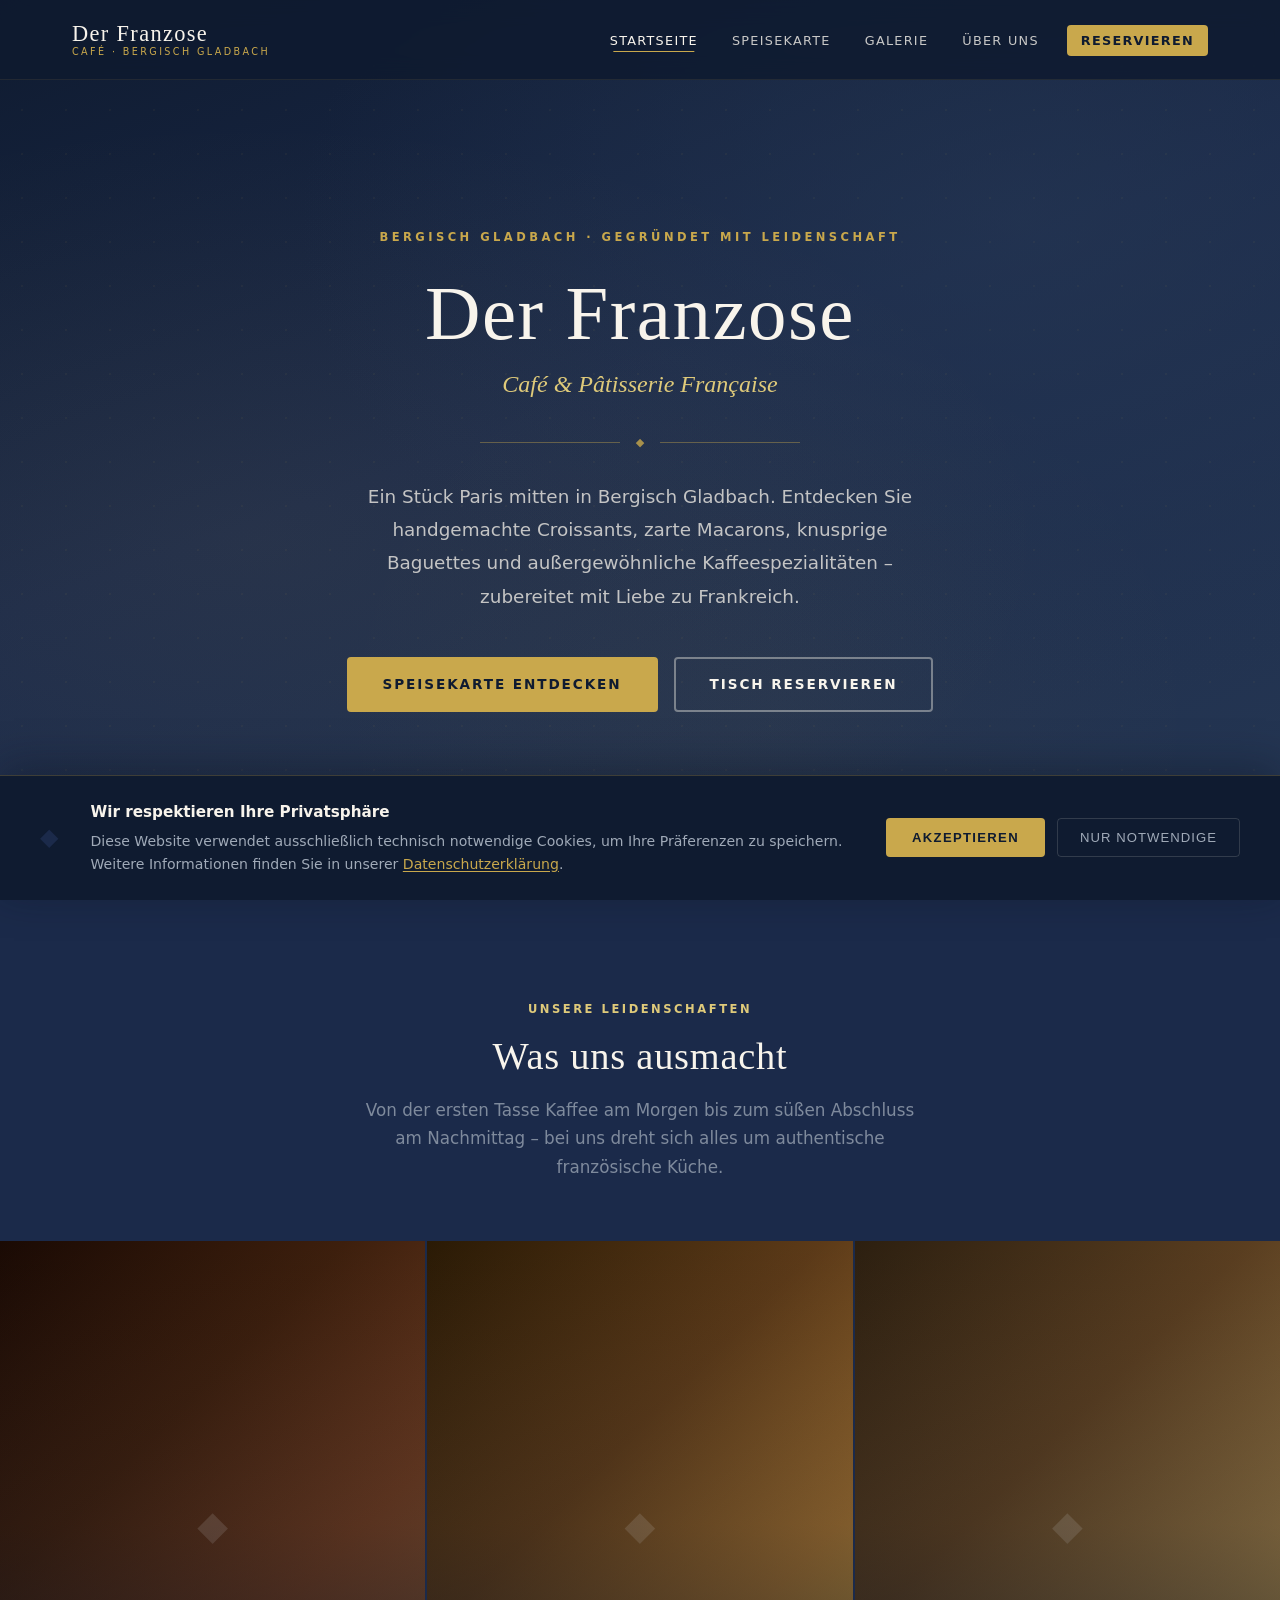
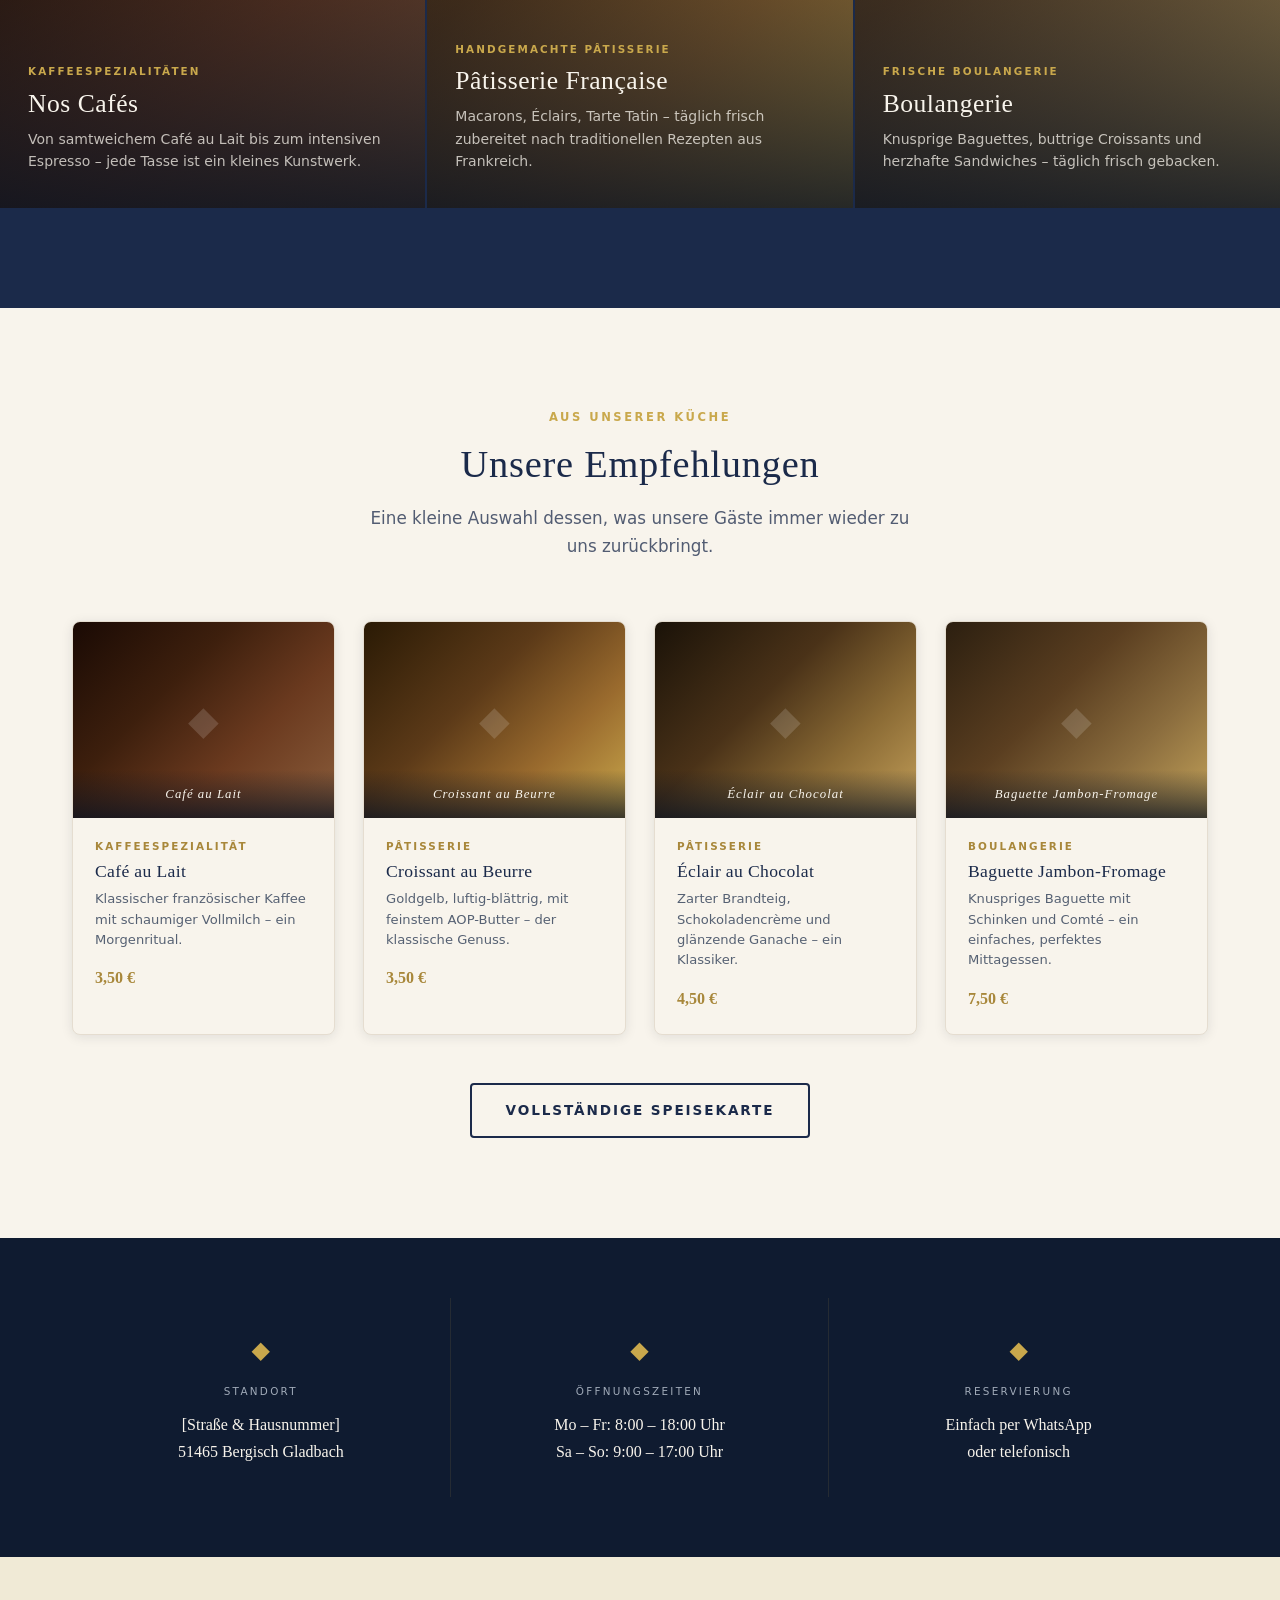
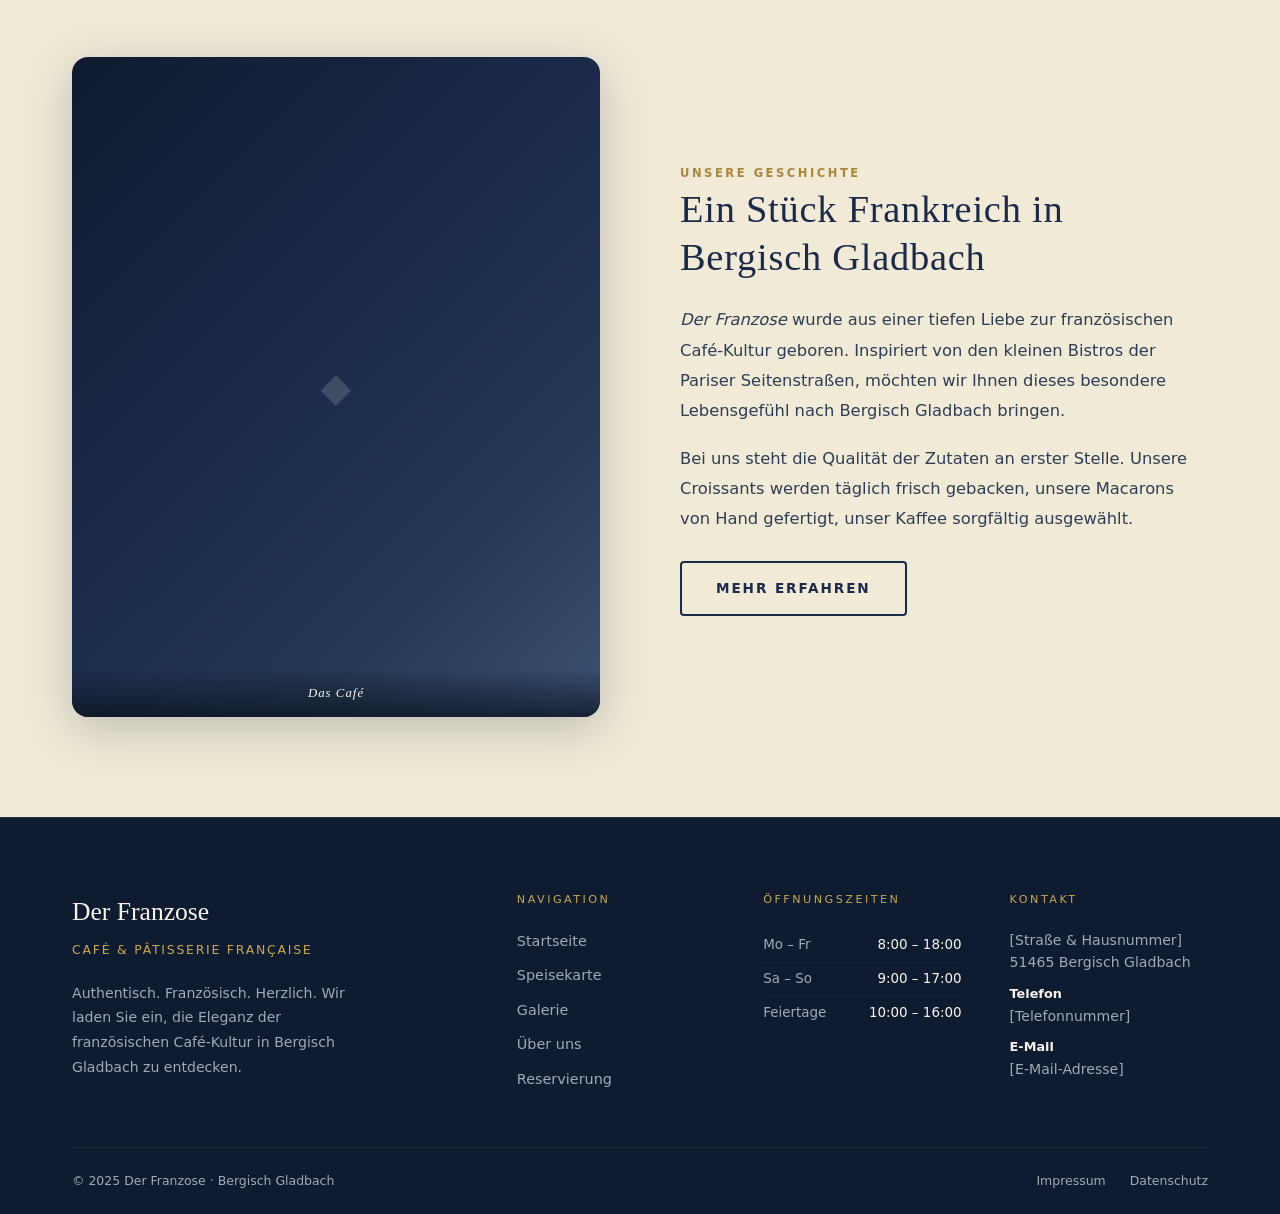
==== index.html @ 4c63388f "cafe website initial commit Co-Authored-By: Claude Sonnet 4.6 <noreply@anthropic.com>" ====
<!DOCTYPE html>
<html lang="de">
<head>
  <meta charset="UTF-8">
  <meta name="viewport" content="width=device-width, initial-scale=1.0">
  <title>Der Franzose – Café &amp; Pâtisserie Française in Bergisch Gladbach</title>
  <meta name="description" content="Authentisches französisches Café in Bergisch Gladbach. Genießen Sie Croissants, Éclairs, Macarons, frische Baguettes und köstliche Kaffeespezialitäten in elegantem Ambiente.">
  <meta name="robots" content="index, follow">
  <link rel="stylesheet" href="css/style.css">
</head>
<body>

  <!-- ── Navigation ─────────────────────────────────────── -->
  <nav class="nav" id="main-nav" aria-label="Hauptnavigation">
    <div class="nav__inner">
      <a href="index.html" class="nav__logo" aria-label="Der Franzose – Startseite">
        <span class="nav__logo-name">Der Franzose</span>
        <span class="nav__logo-sub">Café · Bergisch Gladbach</span>
      </a>
      <button class="nav__burger" id="nav-burger" aria-label="Menü öffnen" aria-expanded="false">
        <span></span><span></span><span></span>
      </button>
      <ul class="nav__links" id="nav-menu" role="list">
        <li><a href="index.html"        class="nav__link">Startseite</a></li>
        <li><a href="speisekarte.html"  class="nav__link">Speisekarte</a></li>
        <li><a href="galerie.html"      class="nav__link">Galerie</a></li>
        <li><a href="ueber-uns.html"    class="nav__link">Über uns</a></li>
        <li><a href="reservierung.html" class="nav__link nav__link--cta">Reservieren</a></li>
      </ul>
    </div>
  </nav>

  <!-- ── Hero ───────────────────────────────────────────── -->
  <section class="hero" aria-labelledby="hero-heading">
    <div class="hero__bg" aria-hidden="true"></div>
    <div class="hero__pattern" aria-hidden="true"></div>
    <div class="hero__content">
      <span class="hero__eyebrow label-caps">Bergisch Gladbach · Gegründet mit Leidenschaft</span>
      <h1 class="hero__title display-xl" id="hero-heading">Der Franzose</h1>
      <p class="hero__subtitle-fr">Café &amp; Pâtisserie Française</p>
      <div class="hero__divider divider" aria-hidden="true">
        <span class="divider__line"></span>
        <span class="divider__gem">◆</span>
        <span class="divider__line"></span>
      </div>
      <p class="hero__desc">
        Ein Stück Paris mitten in Bergisch Gladbach. Entdecken Sie handgemachte Croissants,
        zarte Macarons, knusprige Baguettes und außergewöhnliche Kaffeespezialitäten –
        zubereitet mit Liebe zu Frankreich.
      </p>
      <div class="hero__actions">
        <a href="speisekarte.html" class="btn btn--primary">Speisekarte entdecken</a>
        <a href="reservierung.html" class="btn btn--outline">Tisch reservieren</a>
      </div>
    </div>
    <div class="hero__scroll" aria-hidden="true">
      <div class="hero__scroll-line"></div>
      <span>Scroll</span>
    </div>
  </section>

  <!-- ── Highlights ─────────────────────────────────────── -->
  <section class="section section--dark" aria-labelledby="highlights-heading">
    <div class="container">
      <div class="section-header section-header--light fade-in">
        <span class="label-caps">Unsere Leidenschaften</span>
        <h2 class="display-md" id="highlights-heading">Was uns ausmacht</h2>
        <p>Von der ersten Tasse Kaffee am Morgen bis zum süßen Abschluss am Nachmittag – bei uns dreht sich alles um authentische französische Küche.</p>
      </div>
    </div>
    <div class="highlights">
      <div class="highlight-card fade-in">
        <div class="img-ph img-ph--coffee" aria-hidden="true">
          <span class="img-ph__gem">◆</span>
        </div>
        <div class="highlight-card__overlay">
          <span class="highlight-card__badge label-caps">Kaffeespezialitäten</span>
          <h3 class="highlight-card__title">Nos Cafés</h3>
          <p class="highlight-card__desc">
            Von samtweichem Café au Lait bis zum intensiven Espresso – jede Tasse ist ein kleines Kunstwerk.
          </p>
        </div>
      </div>
      <div class="highlight-card fade-in">
        <div class="img-ph img-ph--pastry" aria-hidden="true">
          <span class="img-ph__gem">◆</span>
        </div>
        <div class="highlight-card__overlay">
          <span class="highlight-card__badge label-caps">Handgemachte Pâtisserie</span>
          <h3 class="highlight-card__title">Pâtisserie Française</h3>
          <p class="highlight-card__desc">
            Macarons, Éclairs, Tarte Tatin – täglich frisch zubereitet nach traditionellen Rezepten aus Frankreich.
          </p>
        </div>
      </div>
      <div class="highlight-card fade-in">
        <div class="img-ph img-ph--baguette" aria-hidden="true">
          <span class="img-ph__gem">◆</span>
        </div>
        <div class="highlight-card__overlay">
          <span class="highlight-card__badge label-caps">Frische Boulangerie</span>
          <h3 class="highlight-card__title">Boulangerie</h3>
          <p class="highlight-card__desc">
            Knusprige Baguettes, buttrige Croissants und herzhafte Sandwiches – täglich frisch gebacken.
          </p>
        </div>
      </div>
    </div>
  </section>

  <!-- ── Featured Items ─────────────────────────────────── -->
  <section class="section section--cream" aria-labelledby="featured-heading">
    <div class="container">
      <div class="section-header fade-in">
        <span class="label-caps">Aus unserer Küche</span>
        <h2 class="display-md" id="featured-heading">Unsere Empfehlungen</h2>
        <p>Eine kleine Auswahl dessen, was unsere Gäste immer wieder zu uns zurückbringt.</p>
      </div>
      <div class="featured-grid">
        <article class="featured-card fade-in">
          <div class="featured-card__img img-ph img-ph--coffee">
            <span class="img-ph__gem">◆</span>
            <span class="img-ph__label">Café au Lait</span>
          </div>
          <div class="featured-card__body">
            <span class="featured-card__category">Kaffeespezialität</span>
            <h3 class="featured-card__name">Café au Lait</h3>
            <p class="featured-card__desc">Klassischer französischer Kaffee mit schaumiger Vollmilch – ein Morgenritual.</p>
            <span class="featured-card__price">3,50 €</span>
          </div>
        </article>
        <article class="featured-card fade-in">
          <div class="featured-card__img img-ph img-ph--pastry">
            <span class="img-ph__gem">◆</span>
            <span class="img-ph__label">Croissant au Beurre</span>
          </div>
          <div class="featured-card__body">
            <span class="featured-card__category">Pâtisserie</span>
            <h3 class="featured-card__name">Croissant au Beurre</h3>
            <p class="featured-card__desc">Goldgelb, luftig-blättrig, mit feinstem AOP-Butter – der klassische Genuss.</p>
            <span class="featured-card__price">3,50 €</span>
          </div>
        </article>
        <article class="featured-card fade-in">
          <div class="featured-card__img img-ph img-ph--eclair">
            <span class="img-ph__gem">◆</span>
            <span class="img-ph__label">Éclair au Chocolat</span>
          </div>
          <div class="featured-card__body">
            <span class="featured-card__category">Pâtisserie</span>
            <h3 class="featured-card__name">Éclair au Chocolat</h3>
            <p class="featured-card__desc">Zarter Brandteig, Schokoladencrème und glänzende Ganache – ein Klassiker.</p>
            <span class="featured-card__price">4,50 €</span>
          </div>
        </article>
        <article class="featured-card fade-in">
          <div class="featured-card__img img-ph img-ph--baguette">
            <span class="img-ph__gem">◆</span>
            <span class="img-ph__label">Baguette Jambon-Fromage</span>
          </div>
          <div class="featured-card__body">
            <span class="featured-card__category">Boulangerie</span>
            <h3 class="featured-card__name">Baguette Jambon-Fromage</h3>
            <p class="featured-card__desc">Knuspriges Baguette mit Schinken und Comté – ein einfaches, perfektes Mittagessen.</p>
            <span class="featured-card__price">7,50 €</span>
          </div>
        </article>
      </div>
      <div class="text-center" style="margin-top:48px;">
        <a href="speisekarte.html" class="btn btn--outline-dark">Vollständige Speisekarte</a>
      </div>
    </div>
  </section>

  <!-- ── Info Strip ──────────────────────────────────────── -->
  <div class="info-strip" aria-label="Kerninformationen">
    <div class="container">
      <div class="info-strip__grid">
        <div class="info-strip__item fade-in">
          <span class="info-strip__icon" aria-hidden="true">◆</span>
          <span class="info-strip__label">Standort</span>
          <span class="info-strip__value">[Straße &amp; Hausnummer]<br>51465 Bergisch Gladbach</span>
        </div>
        <div class="info-strip__item fade-in">
          <span class="info-strip__icon" aria-hidden="true">◆</span>
          <span class="info-strip__label">Öffnungszeiten</span>
          <span class="info-strip__value">Mo – Fr: 8:00 – 18:00 Uhr<br>Sa – So: 9:00 – 17:00 Uhr</span>
        </div>
        <div class="info-strip__item fade-in">
          <span class="info-strip__icon" aria-hidden="true">◆</span>
          <span class="info-strip__label">Reservierung</span>
          <span class="info-strip__value">Einfach per WhatsApp<br>oder telefonisch</span>
        </div>
      </div>
    </div>
  </div>

  <!-- ── About Teaser ────────────────────────────────────── -->
  <section class="section section--cream-warm" aria-labelledby="about-teaser-heading">
    <div class="container">
      <div class="about-intro fade-in">
        <div class="about-intro__img img-ph img-ph--interior">
          <span class="img-ph__gem">◆</span>
          <span class="img-ph__label">Das Café</span>
        </div>
        <div class="about-intro__text">
          <span class="about-intro__eyebrow label-caps">Unsere Geschichte</span>
          <h2 class="display-md" id="about-teaser-heading">Ein Stück Frankreich in Bergisch Gladbach</h2>
          <p>
            <em>Der Franzose</em> wurde aus einer tiefen Liebe zur französischen Café-Kultur geboren.
            Inspiriert von den kleinen Bistros der Pariser Seitenstraßen, möchten wir Ihnen dieses
            besondere Lebensgefühl nach Bergisch Gladbach bringen.
          </p>
          <p>
            Bei uns steht die Qualität der Zutaten an erster Stelle. Unsere Croissants werden täglich
            frisch gebacken, unsere Macarons von Hand gefertigt, unser Kaffee sorgfältig ausgewählt.
          </p>
          <a href="ueber-uns.html" class="btn btn--outline-dark" style="margin-top:8px;">Mehr erfahren</a>
        </div>
      </div>
    </div>
  </section>

  <!-- ── Footer ─────────────────────────────────────────── -->
  <footer class="footer">
    <div class="container">
      <div class="footer__main">
        <div class="footer__brand">
          <p class="footer__brand-name">Der Franzose</p>
          <p class="footer__brand-tagline">Café &amp; Pâtisserie Française</p>
          <p class="footer__brand-desc">
            Authentisch. Französisch. Herzlich. Wir laden Sie ein, die Eleganz der
            französischen Café-Kultur in Bergisch Gladbach zu entdecken.
          </p>
        </div>
        <div class="footer__col">
          <span class="footer__col-title">Navigation</span>
          <nav class="footer__links" aria-label="Footer-Navigation">
            <a href="index.html">Startseite</a>
            <a href="speisekarte.html">Speisekarte</a>
            <a href="galerie.html">Galerie</a>
            <a href="ueber-uns.html">Über uns</a>
            <a href="reservierung.html">Reservierung</a>
          </nav>
        </div>
        <div class="footer__col">
          <span class="footer__col-title">Öffnungszeiten</span>
          <div class="footer__hours">
            <div class="footer__hours-row"><span>Mo – Fr</span><span>8:00 – 18:00</span></div>
            <div class="footer__hours-row"><span>Sa – So</span><span>9:00 – 17:00</span></div>
            <div class="footer__hours-row"><span>Feiertage</span><span>10:00 – 16:00</span></div>
          </div>
        </div>
        <div class="footer__col">
          <span class="footer__col-title">Kontakt</span>
          <div class="footer__address">
            <p>[Straße &amp; Hausnummer]<br>51465 Bergisch Gladbach</p>
            <p><strong>Telefon</strong><br>[Telefonnummer]</p>
            <p><strong>E-Mail</strong><br>[E-Mail-Adresse]</p>
          </div>
        </div>
      </div>
      <div class="footer__bottom">
        <p>&copy; 2025 Der Franzose &middot; Bergisch Gladbach</p>
        <nav class="footer__bottom-links" aria-label="Rechtliche Links">
          <a href="impressum.html">Impressum</a>
          <a href="datenschutz.html">Datenschutz</a>
        </nav>
      </div>
    </div>
  </footer>

  <!-- ── Cookie Banner ──────────────────────────────────── -->
  <div class="cookie-banner" id="cookie-banner" role="dialog" aria-label="Cookie-Einstellungen" aria-hidden="true">
    <div class="cookie-banner__inner">
      <span class="cookie-banner__icon" aria-hidden="true">◆</span>
      <div class="cookie-banner__text">
        <strong>Wir respektieren Ihre Privatsphäre</strong>
        <p>
          Diese Website verwendet ausschließlich technisch notwendige Cookies, um Ihre Präferenzen zu speichern.
          Weitere Informationen finden Sie in unserer
          <a href="datenschutz.html">Datenschutzerklärung</a>.
        </p>
      </div>
      <div class="cookie-banner__actions">
        <button class="cookie-banner__accept" id="cookie-accept">Akzeptieren</button>
        <button class="cookie-banner__decline" id="cookie-decline">Nur notwendige</button>
      </div>
    </div>
  </div>

  <script src="js/cookies.js"></script>
  <script src="js/main.js"></script>
</body>
</html>
---- css/style.css ----
/* ============================================================
   DER FRANZOSE — CAFÉ & PÂTISSERIE FRANÇAISE
   Main Stylesheet
   ============================================================ */

/* ── 1. Custom Properties ─────────────────────────────────── */
:root {
  --navy:          #1B2A4A;
  --navy-deep:     #0F1B30;
  --navy-mid:      #263854;
  --navy-light:    #3D5173;

  --cream:         #F8F4EC;
  --cream-warm:    #F0EAD6;
  --cream-muted:   #E5DDD0;

  --gold:          #C9A84C;
  --gold-light:    #DFCA7A;
  --gold-dark:     #A8873A;
  --gold-subtle:   rgba(201,168,76,0.12);

  --text-light:    #F8F4EC;
  --text-muted:    #A0AAB8;
  --text-dark:     #1B2A4A;
  --text-body:     #2E3D55;

  --font-display:  'Palatino Linotype', 'Book Antiqua', Palatino, Georgia, 'Times New Roman', serif;
  --font-body:     'Segoe UI', system-ui, -apple-system, BlinkMacSystemFont, sans-serif;

  --nav-h:         80px;
  --max-w:         1200px;
  --section-pad:   100px;

  --shadow-sm:     0 2px 12px rgba(15,27,48,0.10);
  --shadow-md:     0 6px 28px rgba(15,27,48,0.16);
  --shadow-lg:     0 12px 48px rgba(15,27,48,0.22);

  --ease:          0.3s ease;
  --ease-slow:     0.5s ease;

  --radius-sm:     4px;
  --radius-md:     8px;
  --radius-lg:     16px;
}

/* ── 2. Reset & Base ──────────────────────────────────────── */
*, *::before, *::after { box-sizing: border-box; margin: 0; padding: 0; }

html {
  scroll-behavior: smooth;
  font-size: 16px;
}

body {
  font-family: var(--font-body);
  color: var(--text-dark);
  background: var(--cream);
  line-height: 1.7;
  overflow-x: hidden;
}

img { display: block; max-width: 100%; height: auto; }
a   { color: inherit; text-decoration: none; }
ul  { list-style: none; }
button { cursor: pointer; border: none; background: none; }

/* ── 3. Typography ────────────────────────────────────────── */
h1, h2, h3, h4, h5, h6 {
  font-family: var(--font-display);
  font-weight: 400;
  line-height: 1.25;
  letter-spacing: 0.02em;
}

.display-xl  { font-size: clamp(2.8rem, 6vw, 5.2rem); }
.display-lg  { font-size: clamp(2rem,   4vw, 3.4rem); }
.display-md  { font-size: clamp(1.5rem, 3vw, 2.4rem); }
.display-sm  { font-size: clamp(1.2rem, 2vw, 1.7rem); }

.label-caps {
  font-family: var(--font-body);
  font-size: 0.72rem;
  font-weight: 600;
  letter-spacing: 0.22em;
  text-transform: uppercase;
}

/* ── 4. Layout Utilities ──────────────────────────────────── */
.container {
  max-width: var(--max-w);
  margin: 0 auto;
  padding: 0 32px;
}

.section {
  padding: var(--section-pad) 0;
}

.section--dark {
  background: var(--navy);
  color: var(--text-light);
}

.section--cream {
  background: var(--cream);
  color: var(--text-dark);
}

.section--cream-warm {
  background: var(--cream-warm);
  color: var(--text-dark);
}

.text-center { text-align: center; }
.text-gold   { color: var(--gold); }
.text-cream  { color: var(--cream); }

/* ── 5. Dividers & Ornaments ──────────────────────────────── */
.divider {
  display: flex;
  align-items: center;
  gap: 16px;
  margin: 16px 0;
}

.divider__line {
  flex: 1;
  height: 1px;
  background: var(--gold);
  opacity: 0.4;
}

.divider__gem {
  color: var(--gold);
  font-size: 0.7rem;
  opacity: 0.8;
  flex-shrink: 0;
}

.section-header {
  text-align: center;
  margin-bottom: 60px;
}

.section-header .label-caps {
  color: var(--gold);
  margin-bottom: 12px;
  display: block;
}

.section-header h2 {
  margin-bottom: 16px;
}

.section-header p {
  max-width: 560px;
  margin: 0 auto;
  opacity: 0.75;
  font-size: 1.05rem;
}

.section-header--light .label-caps { color: var(--gold-light); }
.section-header--light h2          { color: var(--cream); }
.section-header--light p           { color: var(--text-muted); }

/* ── 6. Buttons ───────────────────────────────────────────── */
.btn {
  display: inline-flex;
  align-items: center;
  gap: 10px;
  padding: 14px 34px;
  font-family: var(--font-body);
  font-size: 0.85rem;
  font-weight: 600;
  letter-spacing: 0.14em;
  text-transform: uppercase;
  border-radius: var(--radius-sm);
  transition: all var(--ease);
  white-space: nowrap;
}

.btn--primary {
  background: var(--gold);
  color: var(--navy-deep);
  border: 2px solid var(--gold);
}

.btn--primary:hover {
  background: var(--gold-light);
  border-color: var(--gold-light);
  transform: translateY(-2px);
  box-shadow: 0 8px 28px rgba(201,168,76,0.35);
}

.btn--outline {
  background: transparent;
  color: var(--cream);
  border: 2px solid rgba(248,244,236,0.4);
}

.btn--outline:hover {
  border-color: var(--gold);
  color: var(--gold);
  transform: translateY(-2px);
}

.btn--outline-dark {
  background: transparent;
  color: var(--navy);
  border: 2px solid var(--navy);
}

.btn--outline-dark:hover {
  background: var(--navy);
  color: var(--cream);
  transform: translateY(-2px);
}

.btn--whatsapp {
  background: #25D366;
  color: #fff;
  border: 2px solid #25D366;
  font-size: 1rem;
  padding: 18px 44px;
  border-radius: 50px;
  box-shadow: 0 6px 30px rgba(37,211,102,0.3);
}

.btn--whatsapp:hover {
  background: #1ebe5d;
  border-color: #1ebe5d;
  transform: translateY(-3px);
  box-shadow: 0 12px 40px rgba(37,211,102,0.4);
}

.btn--whatsapp .btn__icon {
  width: 24px;
  height: 24px;
}

/* ── 7. Navigation ────────────────────────────────────────── */
.nav {
  position: fixed;
  top: 0; left: 0; right: 0;
  z-index: 900;
  height: var(--nav-h);
  background: rgba(15,27,48,0.85);
  backdrop-filter: blur(12px);
  -webkit-backdrop-filter: blur(12px);
  border-bottom: 1px solid rgba(201,168,76,0.1);
  transition: background var(--ease), box-shadow var(--ease);
}

.nav.scrolled {
  background: var(--navy-deep);
  box-shadow: 0 4px 30px rgba(15,27,48,0.4);
}

.nav__inner {
  max-width: var(--max-w);
  margin: 0 auto;
  padding: 0 32px;
  height: 100%;
  display: flex;
  align-items: center;
  justify-content: space-between;
}

.nav__logo {
  display: flex;
  flex-direction: column;
  line-height: 1.1;
  transition: opacity var(--ease);
}

.nav__logo:hover { opacity: 0.85; }

.nav__logo-name {
  font-family: var(--font-display);
  font-size: 1.4rem;
  color: var(--cream);
  letter-spacing: 0.06em;
}

.nav__logo-sub {
  font-size: 0.6rem;
  letter-spacing: 0.25em;
  text-transform: uppercase;
  color: var(--gold);
}

.nav__links {
  display: flex;
  align-items: center;
  gap: 6px;
}

.nav__link {
  font-size: 0.8rem;
  font-weight: 500;
  letter-spacing: 0.1em;
  text-transform: uppercase;
  color: rgba(248,244,236,0.8);
  padding: 8px 14px;
  border-radius: var(--radius-sm);
  transition: color var(--ease), background var(--ease);
  position: relative;
}

.nav__link::after {
  content: '';
  position: absolute;
  bottom: 4px; left: 50%;
  transform: translateX(-50%) scaleX(0);
  width: 70%;
  height: 1px;
  background: var(--gold);
  transition: transform var(--ease);
}

.nav__link:hover,
.nav__link.active {
  color: var(--cream);
}

.nav__link:hover::after,
.nav__link.active::after {
  transform: translateX(-50%) scaleX(1);
}

.nav__link--cta {
  background: var(--gold);
  color: var(--navy-deep) !important;
  font-weight: 700;
  margin-left: 8px;
}

.nav__link--cta::after { display: none; }

.nav__link--cta:hover {
  background: var(--gold-light);
  transform: translateY(-1px);
}

/* Hamburger */
.nav__burger {
  display: none;
  flex-direction: column;
  justify-content: center;
  gap: 5px;
  width: 42px;
  height: 42px;
  padding: 8px;
  border-radius: var(--radius-sm);
  transition: background var(--ease);
}

.nav__burger:hover { background: rgba(255,255,255,0.08); }

.nav__burger span {
  display: block;
  height: 2px;
  background: var(--cream);
  border-radius: 2px;
  transition: all var(--ease);
  transform-origin: center;
}

.nav__burger.open span:nth-child(1) { transform: translateY(7px) rotate(45deg); }
.nav__burger.open span:nth-child(2) { opacity: 0; transform: scaleX(0); }
.nav__burger.open span:nth-child(3) { transform: translateY(-7px) rotate(-45deg); }

/* ── 8. Hero Section ──────────────────────────────────────── */
.hero {
  min-height: 100vh;
  display: flex;
  align-items: center;
  justify-content: center;
  position: relative;
  overflow: hidden;
  background: var(--navy-deep);
}

.hero__bg {
  position: absolute;
  inset: 0;
  background:
    radial-gradient(ellipse at 20% 60%, rgba(201,168,76,0.07) 0%, transparent 55%),
    radial-gradient(ellipse at 80% 25%, rgba(38,56,84,0.6) 0%, transparent 50%),
    radial-gradient(ellipse at 60% 80%, rgba(201,168,76,0.04) 0%, transparent 40%),
    linear-gradient(160deg, #0F1B30 0%, #1B2A4A 45%, #263854 100%);
}

.hero__pattern {
  position: absolute;
  inset: 0;
  background-image: radial-gradient(circle, rgba(201,168,76,0.05) 1px, transparent 1px);
  background-size: 44px 44px;
}

.hero__content {
  position: relative;
  z-index: 2;
  text-align: center;
  padding: calc(var(--nav-h) + 40px) 32px 80px;
  max-width: 820px;
  margin: 0 auto;
  animation: fadeInUp 1s var(--ease-slow) both;
}

.hero__eyebrow {
  color: var(--gold);
  letter-spacing: 0.3em;
  font-size: 0.72rem;
  font-weight: 600;
  text-transform: uppercase;
  margin-bottom: 24px;
  display: block;
}

.hero__title {
  color: var(--cream);
  margin-bottom: 8px;
  line-height: 1.1;
}

.hero__subtitle-fr {
  font-family: var(--font-display);
  font-style: italic;
  font-size: clamp(1rem, 2.2vw, 1.5rem);
  color: var(--gold-light);
  margin-bottom: 28px;
}

.hero__divider {
  margin: 28px auto;
  max-width: 320px;
}

.hero__desc {
  font-size: clamp(1rem, 1.6vw, 1.15rem);
  color: rgba(248,244,236,0.75);
  max-width: 560px;
  margin: 0 auto 44px;
  line-height: 1.8;
}

.hero__actions {
  display: flex;
  gap: 16px;
  justify-content: center;
  flex-wrap: wrap;
}

.hero__scroll {
  position: absolute;
  bottom: 36px;
  left: 50%;
  transform: translateX(-50%);
  z-index: 2;
  display: flex;
  flex-direction: column;
  align-items: center;
  gap: 8px;
  color: rgba(248,244,236,0.4);
  font-size: 0.65rem;
  letter-spacing: 0.2em;
  text-transform: uppercase;
  animation: bounce 2s ease-in-out infinite;
}

.hero__scroll-line {
  width: 1px;
  height: 40px;
  background: linear-gradient(to bottom, rgba(201,168,76,0.6), transparent);
}

/* Page Hero (sub-pages) */
.page-hero {
  padding: calc(var(--nav-h) + 80px) 0 80px;
  background:
    radial-gradient(ellipse at 30% 50%, rgba(201,168,76,0.06) 0%, transparent 60%),
    linear-gradient(150deg, #0F1B30 0%, #1B2A4A 60%, #263854 100%);
  text-align: center;
  color: var(--cream);
}

.page-hero .label-caps {
  color: var(--gold);
  display: block;
  margin-bottom: 12px;
}

.page-hero h1 {
  color: var(--cream);
  margin-bottom: 14px;
}

.page-hero p {
  color: rgba(248,244,236,0.7);
  font-size: 1.05rem;
  max-width: 500px;
  margin: 0 auto;
}

/* ── 9. Image Placeholders ────────────────────────────────── */
.img-ph {
  position: relative;
  overflow: hidden;
  display: flex;
  align-items: center;
  justify-content: center;
}

.img-ph__gem {
  font-size: 2.5rem;
  opacity: 0.15;
  color: #fff;
  pointer-events: none;
}

.img-ph__label {
  position: absolute;
  bottom: 0; left: 0; right: 0;
  padding: 14px 18px 12px;
  background: linear-gradient(transparent, rgba(10,18,32,0.75));
  color: var(--cream);
  font-family: var(--font-display);
  font-style: italic;
  font-size: 0.8rem;
  letter-spacing: 0.08em;
  text-align: center;
}

.img-ph--coffee {
  background: linear-gradient(135deg, #1A0A04 0%, #3D1F0D 35%, #6B3A1F 65%, #8B5E3C 100%);
}
.img-ph--pastry {
  background: linear-gradient(135deg, #2A1A05 0%, #5C3A18 40%, #9A6B2E 70%, #C9A84C 100%);
}
.img-ph--baguette {
  background: linear-gradient(135deg, #2C1F10 0%, #5A3E20 40%, #8B6D3E 70%, #C4A35A 100%);
}
.img-ph--interior {
  background: linear-gradient(135deg, #0F1B30 0%, #1B2A4A 45%, #263854 75%, #3D5173 100%);
}
.img-ph--macaron {
  background: linear-gradient(135deg, #2A1530 0%, #5C3055 40%, #9B6B8F 70%, #D4A8C4 100%);
}
.img-ph--eclair {
  background: linear-gradient(135deg, #1A1208 0%, #4A3218 40%, #8B6B35 70%, #C4A05A 100%);
}
.img-ph--tarte {
  background: linear-gradient(135deg, #2A1A08 0%, #5C3D18 40%, #A07030 70%, #D4A84C 100%);
}
.img-ph--exterior {
  background: linear-gradient(135deg, #0A1820 0%, #152535 40%, #1B3A4A 70%, #2A5065 100%);
}
.img-ph--breakfast {
  background: linear-gradient(135deg, #1A1010 0%, #4A2525 40%, #8B5050 70%, #C49090 100%);
}
.img-ph--latte {
  background: linear-gradient(135deg, #120A04 0%, #3D2010 35%, #7A4020 65%, #B06040 100%);
}

/* ── 10. Home – Highlights ────────────────────────────────── */
.highlights {
  display: grid;
  grid-template-columns: repeat(3, 1fr);
  gap: 2px;
}

.highlight-card {
  position: relative;
  aspect-ratio: 3/4;
  overflow: hidden;
  cursor: default;
}

.highlight-card .img-ph {
  position: absolute;
  inset: 0;
  transition: transform 0.6s ease;
}

.highlight-card:hover .img-ph {
  transform: scale(1.04);
}

.highlight-card__overlay {
  position: absolute;
  inset: 0;
  background: linear-gradient(to top, rgba(10,18,32,0.85) 0%, rgba(10,18,32,0.2) 50%, transparent 100%);
  z-index: 1;
  display: flex;
  flex-direction: column;
  justify-content: flex-end;
  padding: 36px 28px;
}

.highlight-card__badge {
  font-size: 0.65rem;
  font-weight: 600;
  letter-spacing: 0.2em;
  text-transform: uppercase;
  color: var(--gold);
  margin-bottom: 8px;
}

.highlight-card__title {
  font-family: var(--font-display);
  font-size: 1.6rem;
  color: var(--cream);
  margin-bottom: 8px;
  line-height: 1.2;
}

.highlight-card__desc {
  font-size: 0.875rem;
  color: rgba(248,244,236,0.75);
  line-height: 1.6;
}

/* ── 11. Home – Featured ──────────────────────────────────── */
.featured-grid {
  display: grid;
  grid-template-columns: repeat(4, 1fr);
  gap: 28px;
}

.featured-card {
  background: var(--cream);
  border-radius: var(--radius-md);
  overflow: hidden;
  box-shadow: var(--shadow-sm);
  transition: transform var(--ease), box-shadow var(--ease);
  border: 1px solid var(--cream-muted);
}

.featured-card:hover {
  transform: translateY(-6px);
  box-shadow: var(--shadow-md);
}

.featured-card__img {
  aspect-ratio: 4/3;
}

.featured-card__body {
  padding: 20px 22px 22px;
}

.featured-card__category {
  font-size: 0.65rem;
  letter-spacing: 0.2em;
  font-weight: 600;
  text-transform: uppercase;
  color: var(--gold-dark);
  margin-bottom: 6px;
  display: block;
}

.featured-card__name {
  font-family: var(--font-display);
  font-size: 1.1rem;
  color: var(--navy);
  margin-bottom: 6px;
}

.featured-card__desc {
  font-size: 0.82rem;
  color: var(--text-body);
  opacity: 0.8;
  line-height: 1.55;
  margin-bottom: 14px;
}

.featured-card__price {
  font-family: var(--font-display);
  font-size: 1rem;
  color: var(--gold-dark);
  font-weight: 600;
}

/* ── 12. Home – Info Strip ────────────────────────────────── */
.info-strip {
  background: var(--navy-deep);
  padding: 60px 0;
}

.info-strip__grid {
  display: grid;
  grid-template-columns: repeat(3, 1fr);
  gap: 0;
}

.info-strip__item {
  padding: 32px 40px;
  border-right: 1px solid rgba(201,168,76,0.12);
  text-align: center;
}

.info-strip__item:last-child { border-right: none; }

.info-strip__icon {
  font-size: 1.5rem;
  margin-bottom: 12px;
  color: var(--gold);
  display: block;
}

.info-strip__label {
  font-size: 0.65rem;
  letter-spacing: 0.22em;
  text-transform: uppercase;
  color: var(--text-muted);
  margin-bottom: 10px;
  display: block;
}

.info-strip__value {
  font-family: var(--font-display);
  font-size: 1rem;
  color: var(--cream);
  line-height: 1.6;
}

/* ── 13. Speisekarte ──────────────────────────────────────── */
.menu-nav {
  background: var(--cream-warm);
  border-bottom: 1px solid var(--cream-muted);
  position: sticky;
  top: var(--nav-h);
  z-index: 100;
  overflow-x: auto;
}

.menu-nav__list {
  display: flex;
  align-items: center;
  gap: 4px;
  padding: 0 32px;
  max-width: var(--max-w);
  margin: 0 auto;
}

.menu-nav__link {
  display: block;
  padding: 16px 18px;
  font-size: 0.75rem;
  font-weight: 600;
  letter-spacing: 0.12em;
  text-transform: uppercase;
  color: var(--navy-light);
  white-space: nowrap;
  border-bottom: 2px solid transparent;
  transition: color var(--ease), border-color var(--ease);
}

.menu-nav__link:hover {
  color: var(--navy);
  border-bottom-color: var(--gold);
}

.menu-section {
  padding: 72px 0 60px;
  border-bottom: 1px solid var(--cream-muted);
}

.menu-section:last-of-type { border-bottom: none; }

.menu-section__header {
  text-align: center;
  margin-bottom: 48px;
}

.menu-section__title {
  font-size: clamp(1.8rem, 3vw, 2.6rem);
  color: var(--navy);
  margin-bottom: 4px;
}

.menu-section__fr {
  font-family: var(--font-display);
  font-style: italic;
  font-size: 1rem;
  color: var(--gold-dark);
}

.menu-list {
  max-width: 720px;
  margin: 0 auto;
}

.menu-item {
  display: flex;
  justify-content: space-between;
  align-items: baseline;
  gap: 12px;
  padding: 18px 0;
  border-bottom: 1px dashed rgba(27,42,74,0.12);
}

.menu-item:last-child { border-bottom: none; }

.menu-item__info { flex: 1; }

.menu-item__name {
  font-family: var(--font-display);
  font-size: 1.05rem;
  color: var(--navy);
  margin-bottom: 3px;
}

.menu-item__desc {
  font-size: 0.83rem;
  color: var(--text-body);
  opacity: 0.7;
  font-style: italic;
}

.menu-item__price {
  font-family: var(--font-display);
  font-size: 1rem;
  color: var(--gold-dark);
  font-weight: 600;
  white-space: nowrap;
  flex-shrink: 0;
}

.menu-section__featured {
  display: grid;
  grid-template-columns: repeat(3, 1fr);
  gap: 24px;
  margin-bottom: 48px;
}

.menu-card {
  border-radius: var(--radius-md);
  overflow: hidden;
  box-shadow: var(--shadow-sm);
  background: #fff;
  border: 1px solid var(--cream-muted);
  transition: transform var(--ease), box-shadow var(--ease);
}

.menu-card:hover {
  transform: translateY(-4px);
  box-shadow: var(--shadow-md);
}

.menu-card__img { aspect-ratio: 16/9; }

.menu-card__body {
  padding: 18px 20px;
}

.menu-card__name {
  font-family: var(--font-display);
  font-size: 1.05rem;
  color: var(--navy);
  margin-bottom: 4px;
}

.menu-card__desc {
  font-size: 0.82rem;
  color: var(--text-body);
  opacity: 0.75;
  margin-bottom: 12px;
}

.menu-card__footer {
  display: flex;
  justify-content: space-between;
  align-items: center;
}

.menu-card__tag {
  font-size: 0.65rem;
  letter-spacing: 0.15em;
  text-transform: uppercase;
  color: var(--text-muted);
}

.menu-card__price {
  font-family: var(--font-display);
  color: var(--gold-dark);
  font-size: 1rem;
  font-weight: 600;
}

.menu-note {
  text-align: center;
  padding: 32px 0 0;
  font-size: 0.82rem;
  color: var(--text-body);
  opacity: 0.6;
  font-style: italic;
}

/* ── 14. Galerie ──────────────────────────────────────────── */
.gallery-grid {
  display: grid;
  grid-template-columns: repeat(3, 1fr);
  grid-auto-rows: 260px;
  gap: 10px;
}

.gallery-grid .g-tall  { grid-row: span 2; }
.gallery-grid .g-wide  { grid-column: span 2; }

.gallery-item {
  position: relative;
  overflow: hidden;
  cursor: pointer;
  border-radius: var(--radius-sm);
}

.gallery-item .img-ph {
  position: absolute;
  inset: 0;
  transition: transform 0.5s ease;
}

.gallery-item:hover .img-ph {
  transform: scale(1.06);
}

.gallery-item__overlay {
  position: absolute;
  inset: 0;
  background: linear-gradient(to top, rgba(10,18,32,0.8) 0%, transparent 60%);
  opacity: 0;
  transition: opacity var(--ease);
  display: flex;
  flex-direction: column;
  justify-content: flex-end;
  padding: 24px 22px;
  z-index: 2;
}

.gallery-item:hover .gallery-item__overlay { opacity: 1; }

.gallery-item__cat {
  font-size: 0.65rem;
  letter-spacing: 0.2em;
  text-transform: uppercase;
  color: var(--gold);
  margin-bottom: 4px;
}

.gallery-item__name {
  font-family: var(--font-display);
  font-size: 1.1rem;
  color: var(--cream);
}

.gallery-item__zoom {
  position: absolute;
  top: 16px; right: 16px;
  width: 36px; height: 36px;
  background: rgba(15,27,48,0.6);
  border-radius: 50%;
  display: flex;
  align-items: center;
  justify-content: center;
  color: var(--cream);
  font-size: 0.9rem;
  opacity: 0;
  transition: opacity var(--ease), background var(--ease);
  z-index: 3;
}

.gallery-item:hover .gallery-item__zoom {
  opacity: 1;
  background: var(--gold);
}

/* Lightbox */
.lightbox {
  display: none;
  position: fixed;
  inset: 0;
  z-index: 9999;
  background: rgba(10,18,32,0.95);
  align-items: center;
  justify-content: center;
}

.lightbox.open { display: flex; }

.lightbox__inner {
  position: relative;
  max-width: 80vw;
  max-height: 80vh;
  display: flex;
  flex-direction: column;
  align-items: center;
  gap: 16px;
}

.lightbox__img {
  width: 600px;
  max-width: 80vw;
  height: 420px;
  max-height: 60vh;
  border-radius: var(--radius-md);
  overflow: hidden;
}

.lightbox__caption {
  font-family: var(--font-display);
  font-style: italic;
  color: var(--cream);
  font-size: 1rem;
  text-align: center;
  opacity: 0.8;
}

.lightbox__close {
  position: absolute;
  top: -48px; right: -4px;
  width: 40px; height: 40px;
  display: flex;
  align-items: center;
  justify-content: center;
  background: rgba(248,244,236,0.1);
  border-radius: 50%;
  color: var(--cream);
  font-size: 1.2rem;
  transition: background var(--ease);
}

.lightbox__close:hover { background: rgba(248,244,236,0.2); }

.lightbox__nav {
  display: flex;
  gap: 12px;
}

.lightbox__btn {
  padding: 8px 20px;
  background: rgba(248,244,236,0.1);
  color: var(--cream);
  border-radius: var(--radius-sm);
  font-size: 0.85rem;
  transition: background var(--ease);
}

.lightbox__btn:hover { background: var(--gold); color: var(--navy-deep); }

/* ── 15. Über uns ─────────────────────────────────────────── */
.about-intro {
  display: grid;
  grid-template-columns: 1fr 1fr;
  gap: 80px;
  align-items: center;
}

.about-intro__img {
  aspect-ratio: 4/5;
  border-radius: var(--radius-lg);
  overflow: hidden;
  box-shadow: var(--shadow-lg);
}

.about-intro__eyebrow {
  color: var(--gold-dark);
  margin-bottom: 14px;
}

.about-intro h2 {
  font-size: clamp(1.8rem, 3vw, 2.8rem);
  color: var(--navy);
  margin-bottom: 24px;
}

.about-intro p {
  color: var(--text-body);
  margin-bottom: 18px;
  line-height: 1.85;
  font-size: 1.02rem;
}

.values-grid {
  display: grid;
  grid-template-columns: repeat(3, 1fr);
  gap: 36px;
}

.value-card {
  text-align: center;
  padding: 40px 30px;
}

.value-card__num {
  font-family: var(--font-display);
  font-size: 3rem;
  color: var(--gold);
  opacity: 0.25;
  line-height: 1;
  margin-bottom: 12px;
}

.value-card__title {
  font-family: var(--font-display);
  font-size: 1.3rem;
  color: var(--cream);
  margin-bottom: 12px;
}

.value-card__text {
  font-size: 0.9rem;
  color: var(--text-muted);
  line-height: 1.7;
}

.team-grid {
  display: grid;
  grid-template-columns: repeat(3, 1fr);
  gap: 36px;
}

.team-card { text-align: center; }

.team-card__img {
  width: 160px;
  height: 160px;
  border-radius: 50%;
  overflow: hidden;
  margin: 0 auto 20px;
  border: 3px solid var(--cream-muted);
}

.team-card__name {
  font-family: var(--font-display);
  font-size: 1.2rem;
  color: var(--navy);
  margin-bottom: 4px;
}

.team-card__role {
  font-size: 0.8rem;
  letter-spacing: 0.12em;
  text-transform: uppercase;
  color: var(--gold-dark);
}

/* ── 16. Reservierung ─────────────────────────────────────── */
.reservation-hero {
  text-align: center;
  padding: 80px 0;
}

.reservation-hero__wa {
  margin: 44px auto;
  max-width: 460px;
}

.hours-card {
  background: var(--cream);
  border-radius: var(--radius-lg);
  padding: 48px;
  border: 1px solid var(--cream-muted);
  box-shadow: var(--shadow-sm);
}

.hours-card h3 {
  font-family: var(--font-display);
  font-size: 1.5rem;
  color: var(--navy);
  margin-bottom: 8px;
}

.hours-card__sub {
  font-size: 0.8rem;
  color: var(--gold-dark);
  letter-spacing: 0.12em;
  text-transform: uppercase;
  margin-bottom: 28px;
  display: block;
}

.hours-table { width: 100%; }

.hours-table tr td {
  padding: 10px 0;
  border-bottom: 1px dashed var(--cream-muted);
  font-size: 0.95rem;
  color: var(--text-body);
}

.hours-table tr:last-child td { border-bottom: none; }

.hours-table td:last-child {
  text-align: right;
  color: var(--navy);
  font-weight: 500;
}

.hours-closed { color: var(--text-muted) !important; font-style: italic; }

.contact-grid {
  display: grid;
  grid-template-columns: 1fr 1fr;
  gap: 28px;
  margin-top: 28px;
}

.contact-item {
  display: flex;
  align-items: flex-start;
  gap: 14px;
  padding: 20px;
  background: var(--cream-warm);
  border-radius: var(--radius-md);
}

.contact-item__icon {
  width: 40px; height: 40px;
  background: var(--navy);
  color: var(--gold);
  display: flex;
  align-items: center;
  justify-content: center;
  border-radius: var(--radius-sm);
  font-size: 1rem;
  flex-shrink: 0;
}

.contact-item__label {
  font-size: 0.7rem;
  letter-spacing: 0.15em;
  text-transform: uppercase;
  color: var(--text-muted);
  margin-bottom: 4px;
  display: block;
}

.contact-item__value {
  font-size: 0.95rem;
  color: var(--navy);
  font-weight: 500;
}

/* ── 17. Legal Pages ──────────────────────────────────────── */
.legal-content {
  max-width: 820px;
  margin: 0 auto;
  padding: 0 32px;
  font-size: 0.95rem;
  color: var(--text-body);
  line-height: 1.85;
}

.legal-content h2 {
  font-size: 1.4rem;
  color: var(--navy);
  margin: 44px 0 14px;
  padding-top: 20px;
  border-top: 1px solid var(--cream-muted);
}

.legal-content h2:first-child {
  border-top: none;
  margin-top: 0;
}

.legal-content h3 {
  font-size: 1.05rem;
  color: var(--navy);
  margin: 24px 0 8px;
}

.legal-content p { margin-bottom: 14px; }

.legal-content ul {
  list-style: disc;
  padding-left: 24px;
  margin-bottom: 14px;
}

.legal-content ul li { margin-bottom: 6px; }

.legal-content a {
  color: var(--gold-dark);
  text-decoration: underline;
  text-underline-offset: 2px;
}

.legal-content a:hover { color: var(--navy); }

.legal-placeholder {
  display: inline-block;
  background: rgba(201,168,76,0.15);
  color: var(--gold-dark);
  padding: 1px 8px;
  border-radius: 3px;
  font-style: italic;
}

/* ── 18. Footer ───────────────────────────────────────────── */
.footer {
  background: var(--navy-deep);
  color: var(--cream);
  border-top: 1px solid rgba(201,168,76,0.15);
}

.footer__main {
  display: grid;
  grid-template-columns: 2fr 1fr 1fr 1fr;
  gap: 48px;
  padding: 72px 0 56px;
}

.footer__brand-name {
  font-family: var(--font-display);
  font-size: 1.6rem;
  color: var(--cream);
  margin-bottom: 6px;
}

.footer__brand-tagline {
  font-size: 0.78rem;
  color: var(--gold);
  letter-spacing: 0.14em;
  text-transform: uppercase;
  margin-bottom: 20px;
}

.footer__brand-desc {
  font-size: 0.88rem;
  color: var(--text-muted);
  line-height: 1.75;
  max-width: 280px;
}

.footer__col-title {
  font-size: 0.7rem;
  letter-spacing: 0.22em;
  text-transform: uppercase;
  color: var(--gold);
  margin-bottom: 20px;
  display: block;
}

.footer__links {
  display: flex;
  flex-direction: column;
  gap: 10px;
}

.footer__links a {
  font-size: 0.9rem;
  color: var(--text-muted);
  transition: color var(--ease);
}

.footer__links a:hover { color: var(--cream); }

.footer__address {
  display: flex;
  flex-direction: column;
  gap: 8px;
}

.footer__address p {
  font-size: 0.88rem;
  color: var(--text-muted);
  line-height: 1.6;
}

.footer__address strong {
  color: var(--cream);
  font-size: 0.8rem;
}

.footer__hours-row {
  display: flex;
  justify-content: space-between;
  font-size: 0.84rem;
  color: var(--text-muted);
  padding: 5px 0;
  border-bottom: 1px solid rgba(255,255,255,0.04);
}

.footer__hours-row:last-child { border-bottom: none; }

.footer__hours-row span:last-child { color: var(--cream); }

.footer__bottom {
  border-top: 1px solid rgba(201,168,76,0.1);
  padding: 22px 0;
  display: flex;
  justify-content: space-between;
  align-items: center;
  font-size: 0.78rem;
  color: var(--text-muted);
}

.footer__bottom-links {
  display: flex;
  gap: 24px;
}

.footer__bottom-links a {
  color: var(--text-muted);
  transition: color var(--ease);
}

.footer__bottom-links a:hover { color: var(--cream); }

/* ── 19. Cookie Banner ────────────────────────────────────── */
.cookie-banner {
  position: fixed;
  bottom: 0; left: 0; right: 0;
  z-index: 9000;
  background: var(--navy-deep);
  border-top: 1px solid rgba(201,168,76,0.25);
  padding: 24px 32px;
  transform: translateY(100%);
  transition: transform 0.5s cubic-bezier(0.4,0,0.2,1);
  box-shadow: 0 -8px 40px rgba(10,18,32,0.4);
}

.cookie-banner.visible {
  transform: translateY(0);
}

.cookie-banner__inner {
  max-width: var(--max-w);
  margin: 0 auto;
  display: flex;
  align-items: center;
  gap: 32px;
  flex-wrap: wrap;
}

.cookie-banner__icon {
  font-size: 1.5rem;
  flex-shrink: 0;
}

.cookie-banner__text {
  flex: 1;
  min-width: 240px;
}

.cookie-banner__text p {
  font-size: 0.88rem;
  color: var(--text-muted);
  line-height: 1.65;
}

.cookie-banner__text strong {
  color: var(--cream);
  display: block;
  margin-bottom: 4px;
  font-size: 0.95rem;
}

.cookie-banner__text a {
  color: var(--gold);
  text-decoration: underline;
  text-underline-offset: 2px;
}

.cookie-banner__actions {
  display: flex;
  gap: 12px;
  flex-shrink: 0;
  flex-wrap: wrap;
}

.cookie-banner__accept {
  padding: 11px 26px;
  background: var(--gold);
  color: var(--navy-deep);
  font-size: 0.82rem;
  font-weight: 700;
  letter-spacing: 0.1em;
  text-transform: uppercase;
  border-radius: var(--radius-sm);
  transition: all var(--ease);
}

.cookie-banner__accept:hover {
  background: var(--gold-light);
  transform: translateY(-1px);
}

.cookie-banner__decline {
  padding: 11px 22px;
  background: transparent;
  color: var(--text-muted);
  font-size: 0.82rem;
  letter-spacing: 0.08em;
  text-transform: uppercase;
  border: 1px solid rgba(248,244,236,0.15);
  border-radius: var(--radius-sm);
  transition: all var(--ease);
}

.cookie-banner__decline:hover {
  color: var(--cream);
  border-color: rgba(248,244,236,0.35);
}

/* ── 20. Animations ───────────────────────────────────────── */
@keyframes fadeInUp {
  from { opacity: 0; transform: translateY(28px); }
  to   { opacity: 1; transform: translateY(0); }
}

@keyframes fadeIn {
  from { opacity: 0; }
  to   { opacity: 1; }
}

@keyframes bounce {
  0%, 100% { transform: translateX(-50%) translateY(0); }
  50%       { transform: translateX(-50%) translateY(8px); }
}

@keyframes pulse {
  0%, 100% { box-shadow: 0 6px 30px rgba(37,211,102,0.3); }
  50%       { box-shadow: 0 8px 40px rgba(37,211,102,0.55); }
}

.btn--whatsapp { animation: pulse 2.5s ease-in-out infinite; }

.fade-in {
  opacity: 0;
  transform: translateY(20px);
  transition: opacity 0.6s ease, transform 0.6s ease;
}

.fade-in.visible {
  opacity: 1;
  transform: translateY(0);
}

/* ── 21. Media Queries – Tablet ───────────────────────────── */
@media (max-width: 1100px) {
  :root { --section-pad: 72px; }

  .featured-grid {
    grid-template-columns: repeat(2, 1fr);
  }

  .footer__main {
    grid-template-columns: 1fr 1fr;
    gap: 36px;
  }

  .about-intro {
    gap: 48px;
  }
}

@media (max-width: 900px) {
  .highlights {
    grid-template-columns: 1fr;
    max-width: 560px;
    margin: 0 auto;
  }

  .highlight-card {
    aspect-ratio: 16/9;
  }

  .values-grid,
  .team-grid {
    grid-template-columns: 1fr;
    gap: 24px;
  }

  .menu-section__featured {
    grid-template-columns: repeat(2, 1fr);
  }

  .gallery-grid {
    grid-template-columns: repeat(2, 1fr);
  }

  .gallery-grid .g-wide { grid-column: span 2; }
}

/* ── 22. Media Queries – Mobile ───────────────────────────── */
@media (max-width: 768px) {
  :root {
    --section-pad: 60px;
    --nav-h: 66px;
  }

  .container { padding: 0 20px; }

  /* Nav mobile */
  .nav__burger { display: flex; }

  .nav__links {
    display: none;
    position: absolute;
    top: var(--nav-h);
    left: 0; right: 0;
    background: var(--navy-deep);
    border-top: 1px solid rgba(201,168,76,0.15);
    padding: 12px 20px 24px;
    flex-direction: column;
    gap: 2px;
    box-shadow: 0 8px 30px rgba(10,18,32,0.4);
  }

  .nav__links.open { display: flex; }

  .nav__link {
    padding: 12px 14px;
    font-size: 0.88rem;
  }

  .nav__link--cta {
    margin-left: 0;
    margin-top: 8px;
    text-align: center;
    padding: 14px;
  }

  /* Hero */
  .hero__actions {
    flex-direction: column;
    align-items: center;
  }

  .hero__scroll { display: none; }

  /* About */
  .about-intro {
    grid-template-columns: 1fr;
    gap: 36px;
  }

  .about-intro__img {
    order: -1;
    aspect-ratio: 16/9;
  }

  /* Featured */
  .featured-grid {
    grid-template-columns: 1fr;
    max-width: 440px;
    margin: 0 auto;
  }

  /* Info strip */
  .info-strip__grid {
    grid-template-columns: 1fr;
  }

  .info-strip__item {
    border-right: none;
    border-bottom: 1px solid rgba(201,168,76,0.12);
  }

  .info-strip__item:last-child { border-bottom: none; }

  /* Menu */
  .menu-section__featured {
    grid-template-columns: 1fr;
    max-width: 400px;
    margin: 0 auto 36px;
  }

  /* Gallery */
  .gallery-grid {
    grid-template-columns: 1fr 1fr;
    grid-auto-rows: 180px;
  }

  .gallery-grid .g-tall { grid-row: span 1; }

  /* Reservation */
  .contact-grid {
    grid-template-columns: 1fr;
  }

  /* Footer */
  .footer__main {
    grid-template-columns: 1fr;
    gap: 32px;
    padding: 48px 0 36px;
  }

  .footer__bottom {
    flex-direction: column;
    gap: 12px;
    text-align: center;
  }

  /* Legal */
  .legal-content { padding: 0 20px; }

  /* Cookie */
  .cookie-banner { padding: 20px; }

  .cookie-banner__inner {
    flex-direction: column;
    gap: 18px;
    align-items: stretch;
  }

  .cookie-banner__actions {
    flex-direction: column;
  }
}

@media (max-width: 480px) {
  .gallery-grid {
    grid-template-columns: 1fr;
    grid-auto-rows: 220px;
  }

  .gallery-grid .g-wide { grid-column: span 1; }

  .highlights { max-width: 100%; }
}
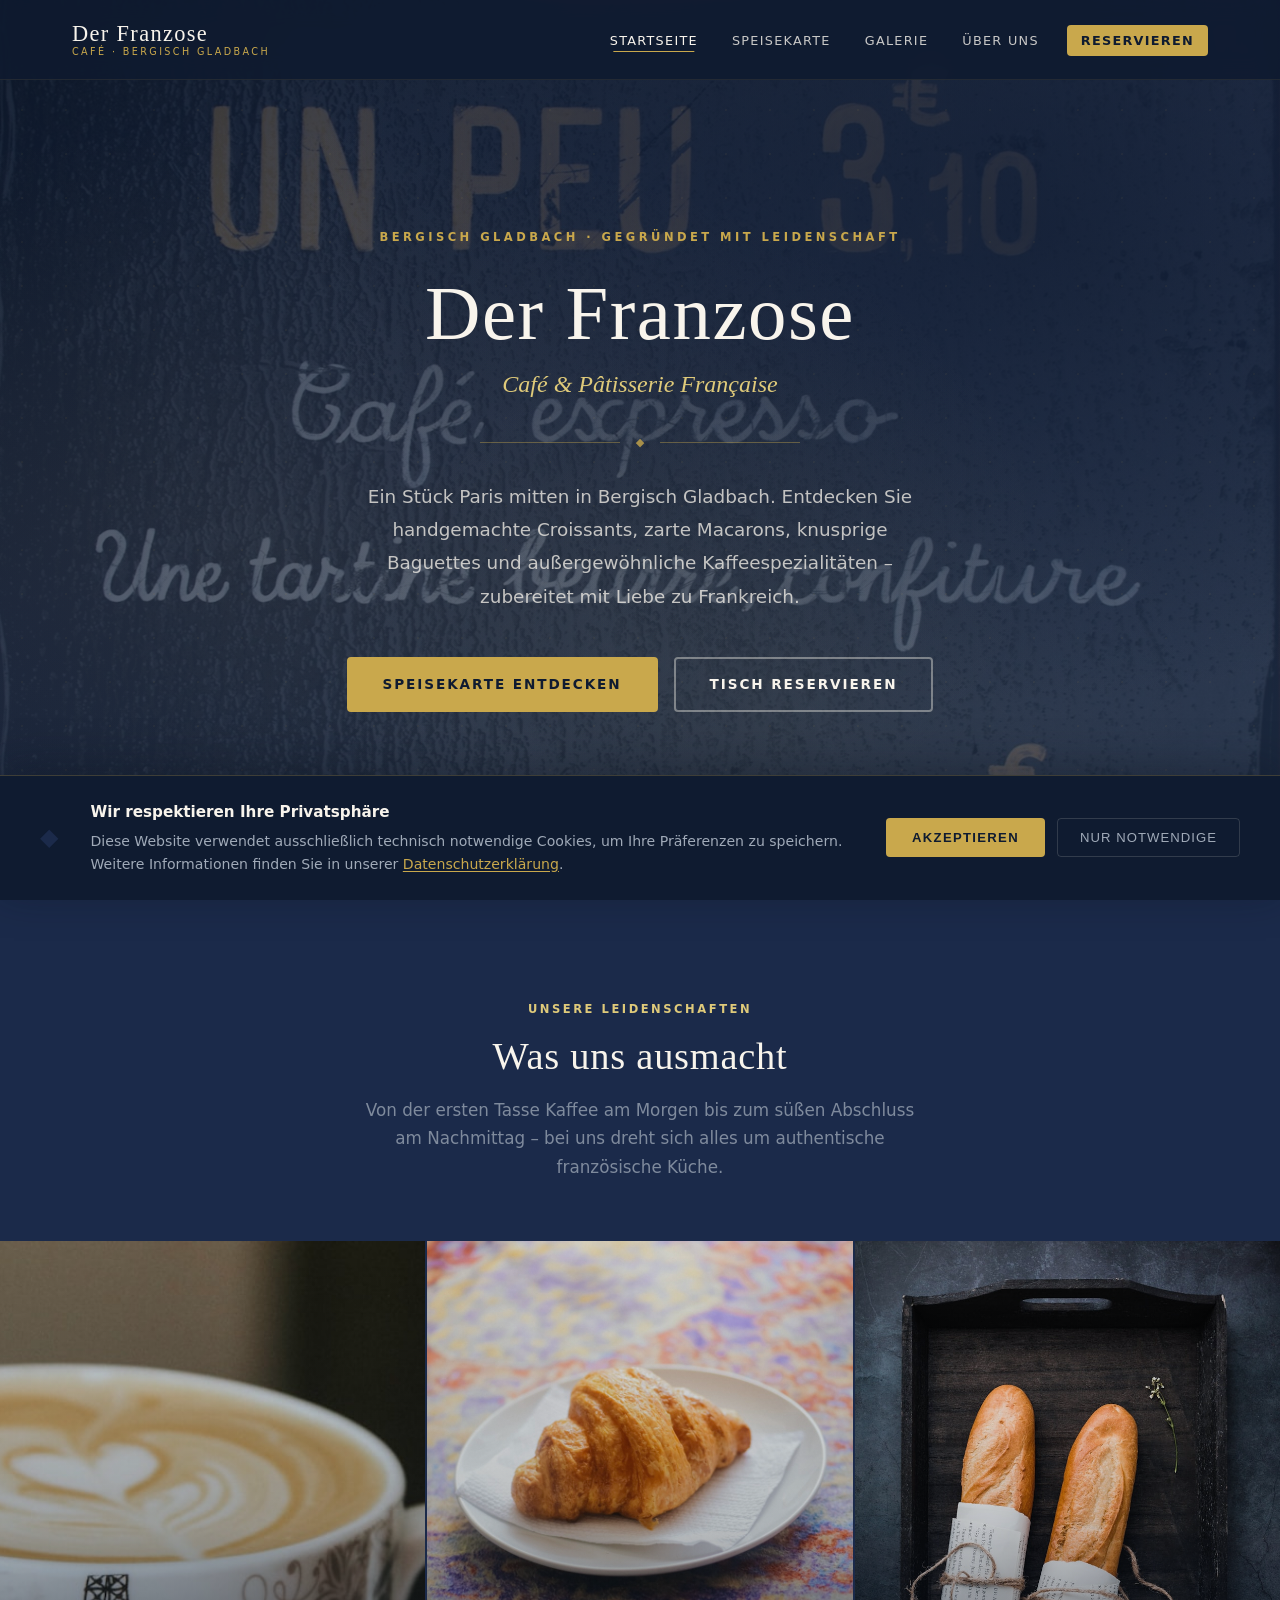
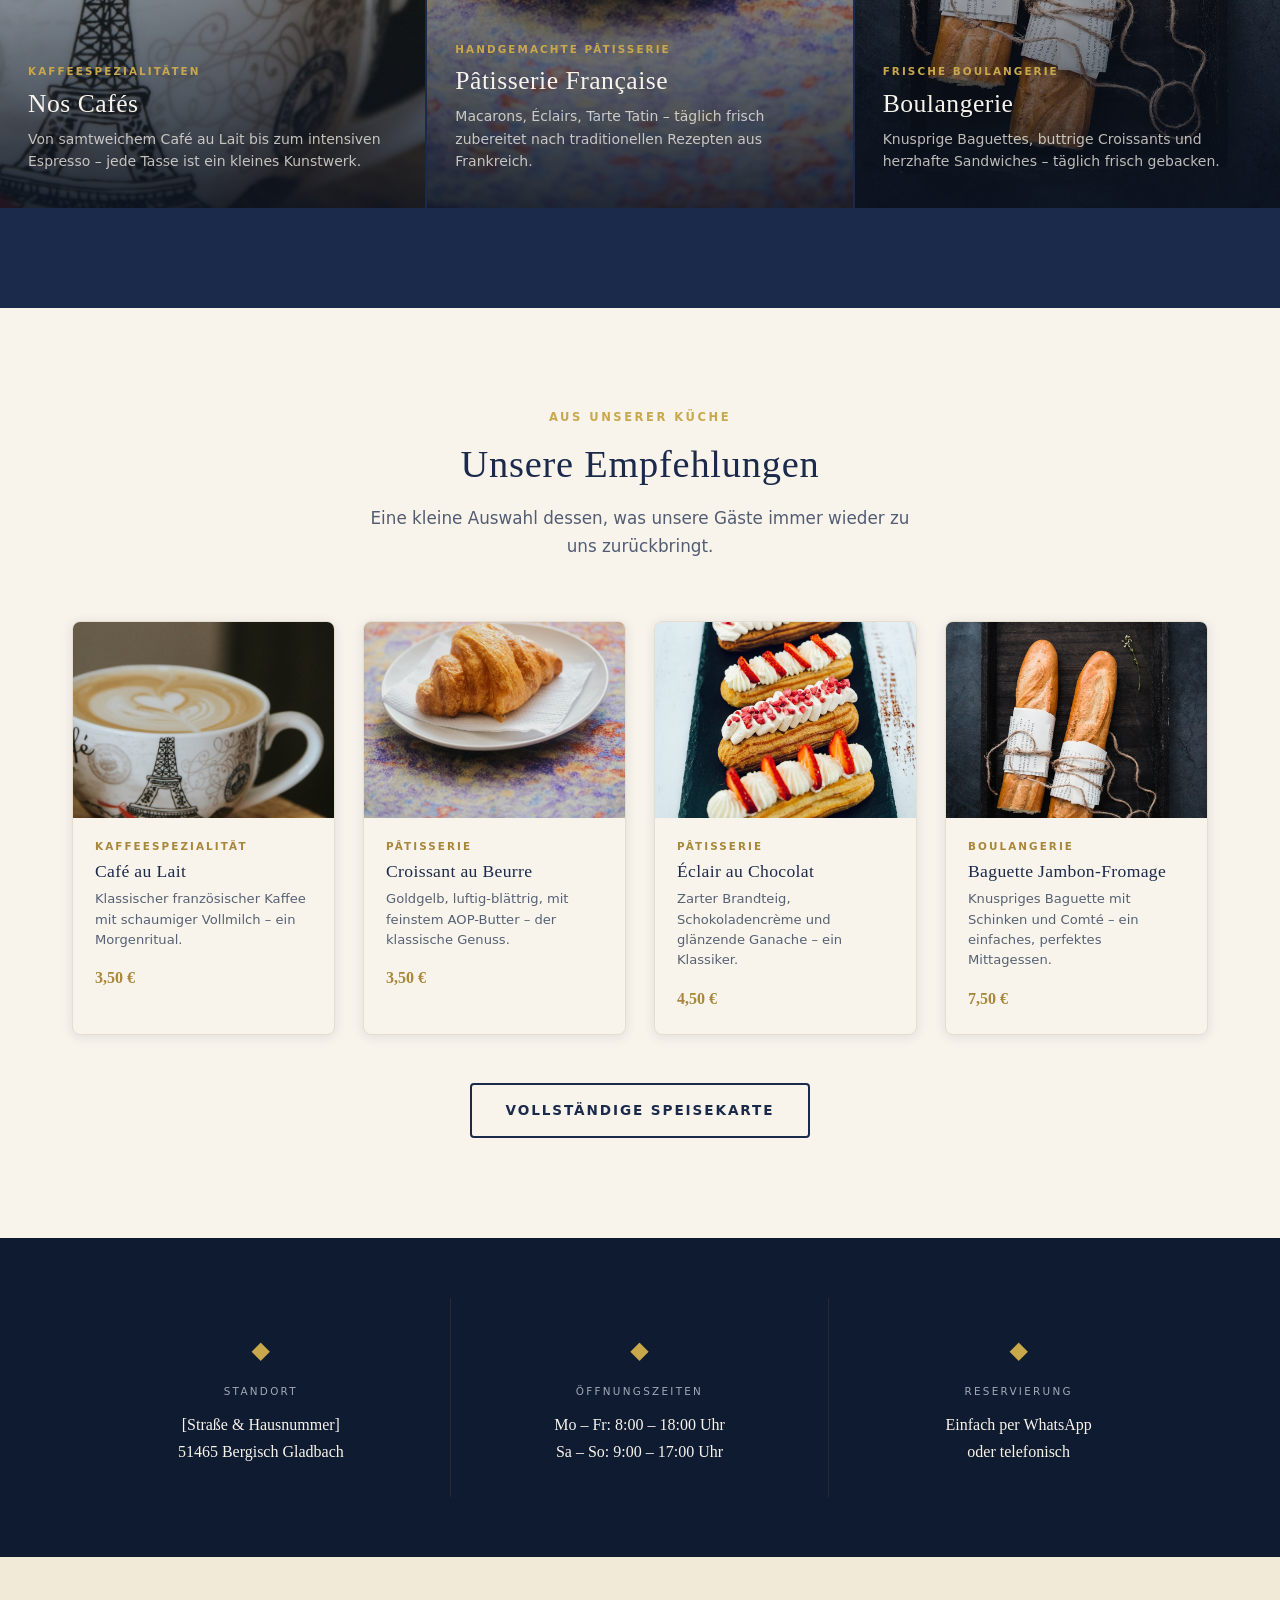
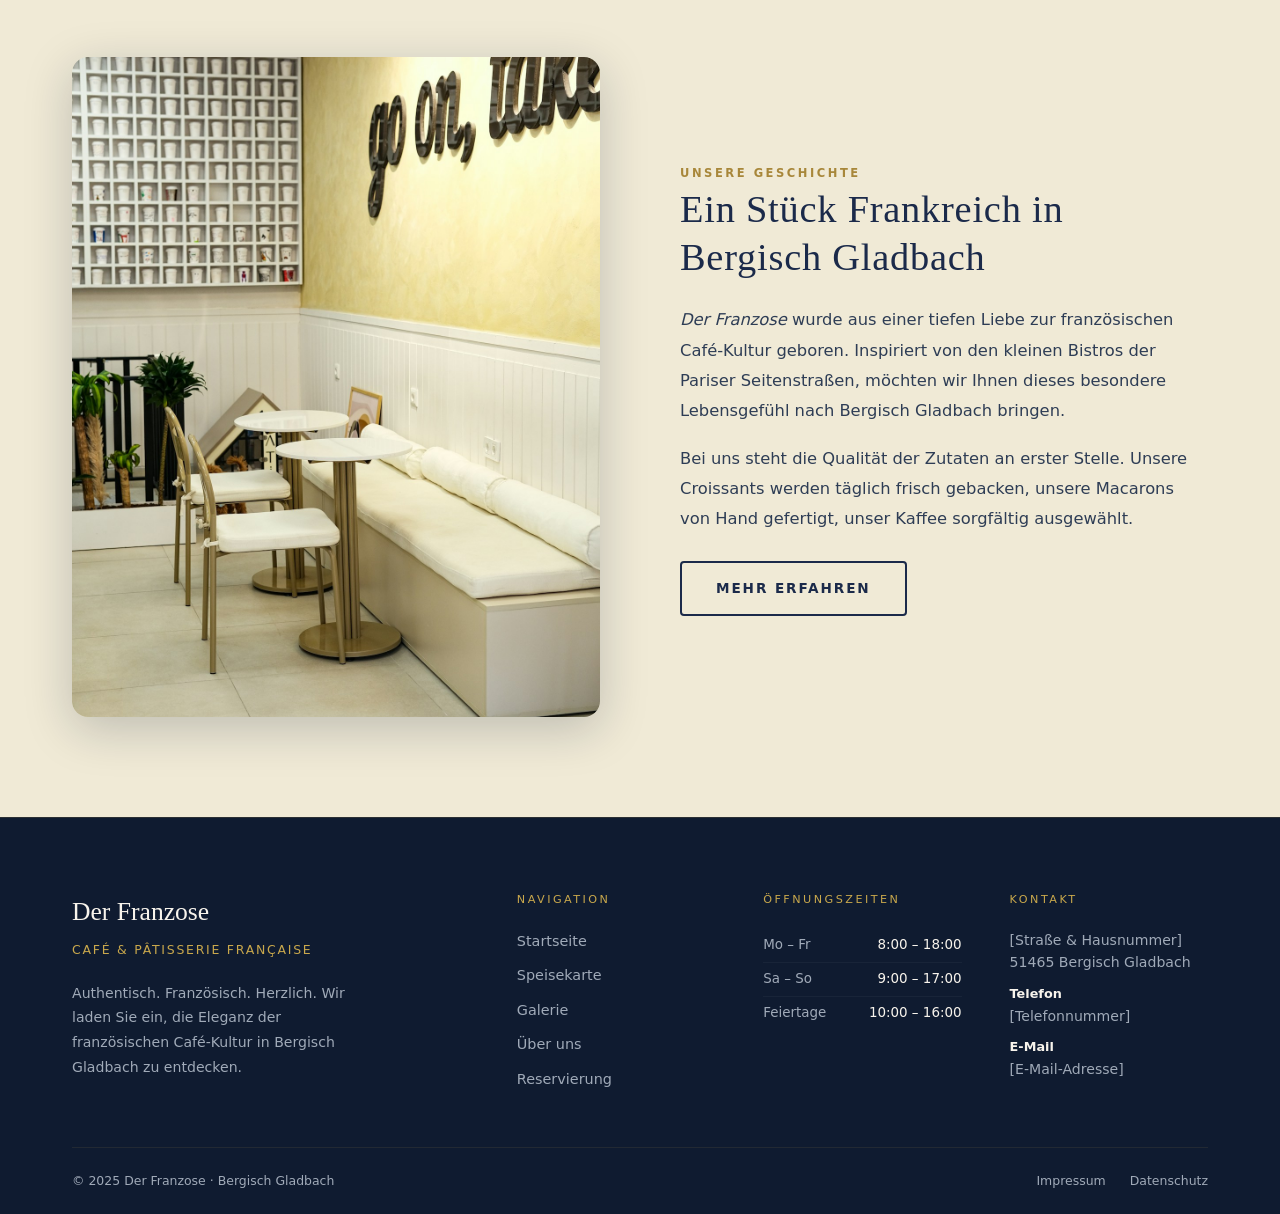
==== commit 9478d5a7: "Echte Stockfotos von Unsplash ersetzen CSS-Platzhalter in index.html - 6 Bilder lokal heruntergelade" ====
--- a/index.html
+++ b/index.html
@@ -70,9 +70,7 @@
     </div>
     <div class="highlights">
       <div class="highlight-card fade-in">
-        <div class="img-ph img-ph--coffee" aria-hidden="true">
-          <span class="img-ph__gem">◆</span>
-        </div>
+        <img src="images/coffee.jpg" alt="" class="highlight-card__bg" loading="lazy">
         <div class="highlight-card__overlay">
           <span class="highlight-card__badge label-caps">Kaffeespezialitäten</span>
           <h3 class="highlight-card__title">Nos Cafés</h3>
@@ -82,9 +80,7 @@
         </div>
       </div>
       <div class="highlight-card fade-in">
-        <div class="img-ph img-ph--pastry" aria-hidden="true">
-          <span class="img-ph__gem">◆</span>
-        </div>
+        <img src="images/croissant.jpg" alt="" class="highlight-card__bg" loading="lazy">
         <div class="highlight-card__overlay">
           <span class="highlight-card__badge label-caps">Handgemachte Pâtisserie</span>
           <h3 class="highlight-card__title">Pâtisserie Française</h3>
@@ -94,9 +90,7 @@
         </div>
       </div>
       <div class="highlight-card fade-in">
-        <div class="img-ph img-ph--baguette" aria-hidden="true">
-          <span class="img-ph__gem">◆</span>
-        </div>
+        <img src="images/baguette.jpg" alt="" class="highlight-card__bg" loading="lazy">
         <div class="highlight-card__overlay">
           <span class="highlight-card__badge label-caps">Frische Boulangerie</span>
           <h3 class="highlight-card__title">Boulangerie</h3>
@@ -118,9 +112,8 @@
       </div>
       <div class="featured-grid">
         <article class="featured-card fade-in">
-          <div class="featured-card__img img-ph img-ph--coffee">
-            <span class="img-ph__gem">◆</span>
-            <span class="img-ph__label">Café au Lait</span>
+          <div class="featured-card__img">
+            <img src="images/coffee.jpg" alt="Café au Lait" loading="lazy">
           </div>
           <div class="featured-card__body">
             <span class="featured-card__category">Kaffeespezialität</span>
@@ -130,9 +123,8 @@
           </div>
         </article>
         <article class="featured-card fade-in">
-          <div class="featured-card__img img-ph img-ph--pastry">
-            <span class="img-ph__gem">◆</span>
-            <span class="img-ph__label">Croissant au Beurre</span>
+          <div class="featured-card__img">
+            <img src="images/croissant.jpg" alt="Croissant au Beurre" loading="lazy">
           </div>
           <div class="featured-card__body">
             <span class="featured-card__category">Pâtisserie</span>
@@ -142,9 +134,8 @@
           </div>
         </article>
         <article class="featured-card fade-in">
-          <div class="featured-card__img img-ph img-ph--eclair">
-            <span class="img-ph__gem">◆</span>
-            <span class="img-ph__label">Éclair au Chocolat</span>
+          <div class="featured-card__img">
+            <img src="images/eclair.jpg" alt="Éclair" loading="lazy">
           </div>
           <div class="featured-card__body">
             <span class="featured-card__category">Pâtisserie</span>
@@ -154,9 +145,8 @@
           </div>
         </article>
         <article class="featured-card fade-in">
-          <div class="featured-card__img img-ph img-ph--baguette">
-            <span class="img-ph__gem">◆</span>
-            <span class="img-ph__label">Baguette Jambon-Fromage</span>
+          <div class="featured-card__img">
+            <img src="images/baguette.jpg" alt="Baguette Jambon-Fromage" loading="lazy">
           </div>
           <div class="featured-card__body">
             <span class="featured-card__category">Boulangerie</span>
@@ -199,9 +189,8 @@
   <section class="section section--cream-warm" aria-labelledby="about-teaser-heading">
     <div class="container">
       <div class="about-intro fade-in">
-        <div class="about-intro__img img-ph img-ph--interior">
-          <span class="img-ph__gem">◆</span>
-          <span class="img-ph__label">Das Café</span>
+        <div class="about-intro__img">
+          <img src="images/interior.jpg" alt="Das Café – Der Franzose" loading="lazy">
         </div>
         <div class="about-intro__text">
           <span class="about-intro__eyebrow label-caps">Unsere Geschichte</span>
--- a/css/style.css
+++ b/css/style.css
@@ -385,10 +385,11 @@
   position: absolute;
   inset: 0;
   background:
-    radial-gradient(ellipse at 20% 60%, rgba(201,168,76,0.07) 0%, transparent 55%),
-    radial-gradient(ellipse at 80% 25%, rgba(38,56,84,0.6) 0%, transparent 50%),
-    radial-gradient(ellipse at 60% 80%, rgba(201,168,76,0.04) 0%, transparent 40%),
-    linear-gradient(160deg, #0F1B30 0%, #1B2A4A 45%, #263854 100%);
+    radial-gradient(ellipse at 20% 60%, rgba(201,168,76,0.08) 0%, transparent 55%),
+    radial-gradient(ellipse at 80% 25%, rgba(15,27,48,0.65) 0%, transparent 50%),
+    radial-gradient(ellipse at 60% 80%, rgba(201,168,76,0.05) 0%, transparent 40%),
+    linear-gradient(160deg, rgba(15,27,48,0.82) 0%, rgba(27,42,74,0.78) 45%, rgba(38,56,84,0.72) 100%),
+    url('../images/hero.jpg') center / cover no-repeat;
 }
 
 .hero__pattern {
@@ -587,6 +588,20 @@
   transform: scale(1.04);
 }
 
+.highlight-card__bg {
+  position: absolute;
+  inset: 0;
+  width: 100%;
+  height: 100%;
+  object-fit: cover;
+  object-position: center;
+  transition: transform 0.6s ease;
+}
+
+.highlight-card:hover .highlight-card__bg {
+  transform: scale(1.04);
+}
+
 .highlight-card__overlay {
   position: absolute;
   inset: 0;
@@ -644,6 +659,19 @@
 
 .featured-card__img {
   aspect-ratio: 4/3;
+  overflow: hidden;
+}
+
+.featured-card__img img {
+  width: 100%;
+  height: 100%;
+  object-fit: cover;
+  display: block;
+  transition: transform 0.5s ease;
+}
+
+.featured-card:hover .featured-card__img img {
+  transform: scale(1.04);
 }
 
 .featured-card__body {
@@ -1062,6 +1090,13 @@
   border-radius: var(--radius-lg);
   overflow: hidden;
   box-shadow: var(--shadow-lg);
+}
+
+.about-intro__img img {
+  width: 100%;
+  height: 100%;
+  object-fit: cover;
+  display: block;
 }
 
 .about-intro__eyebrow {
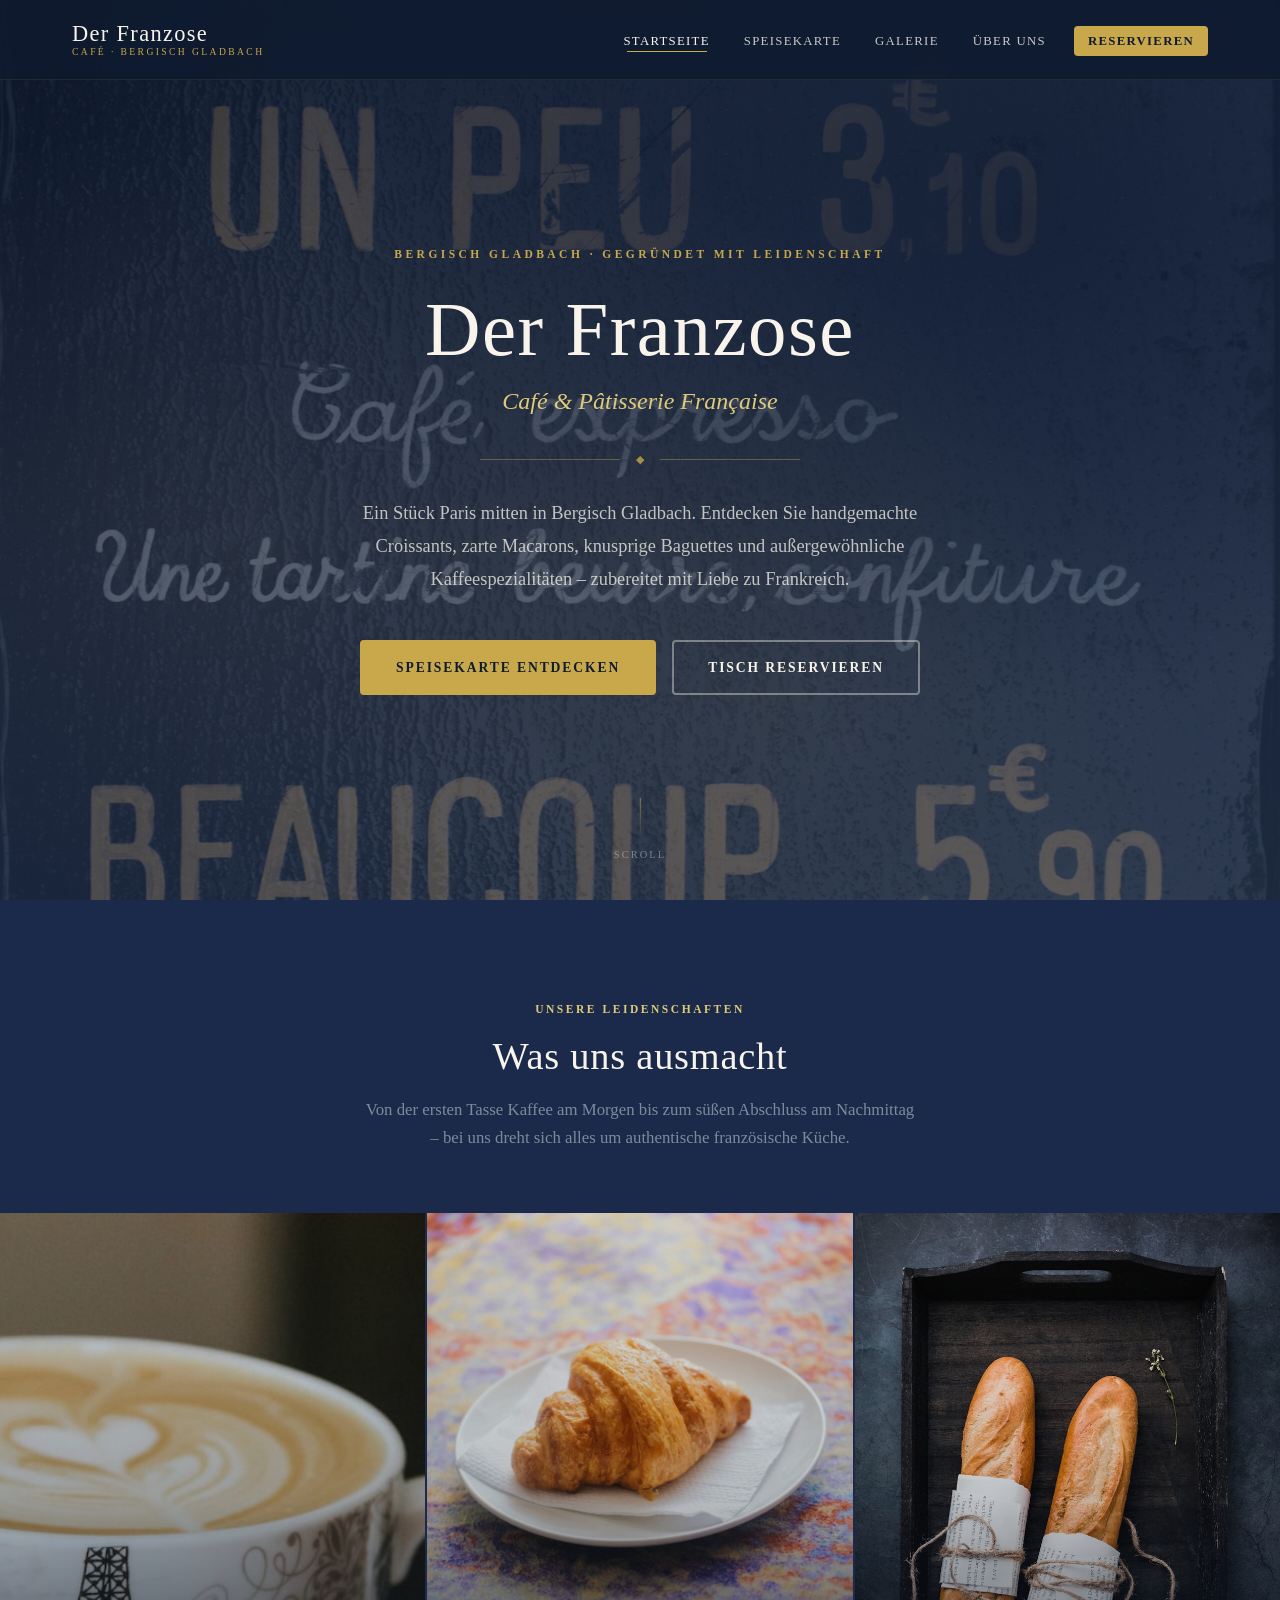
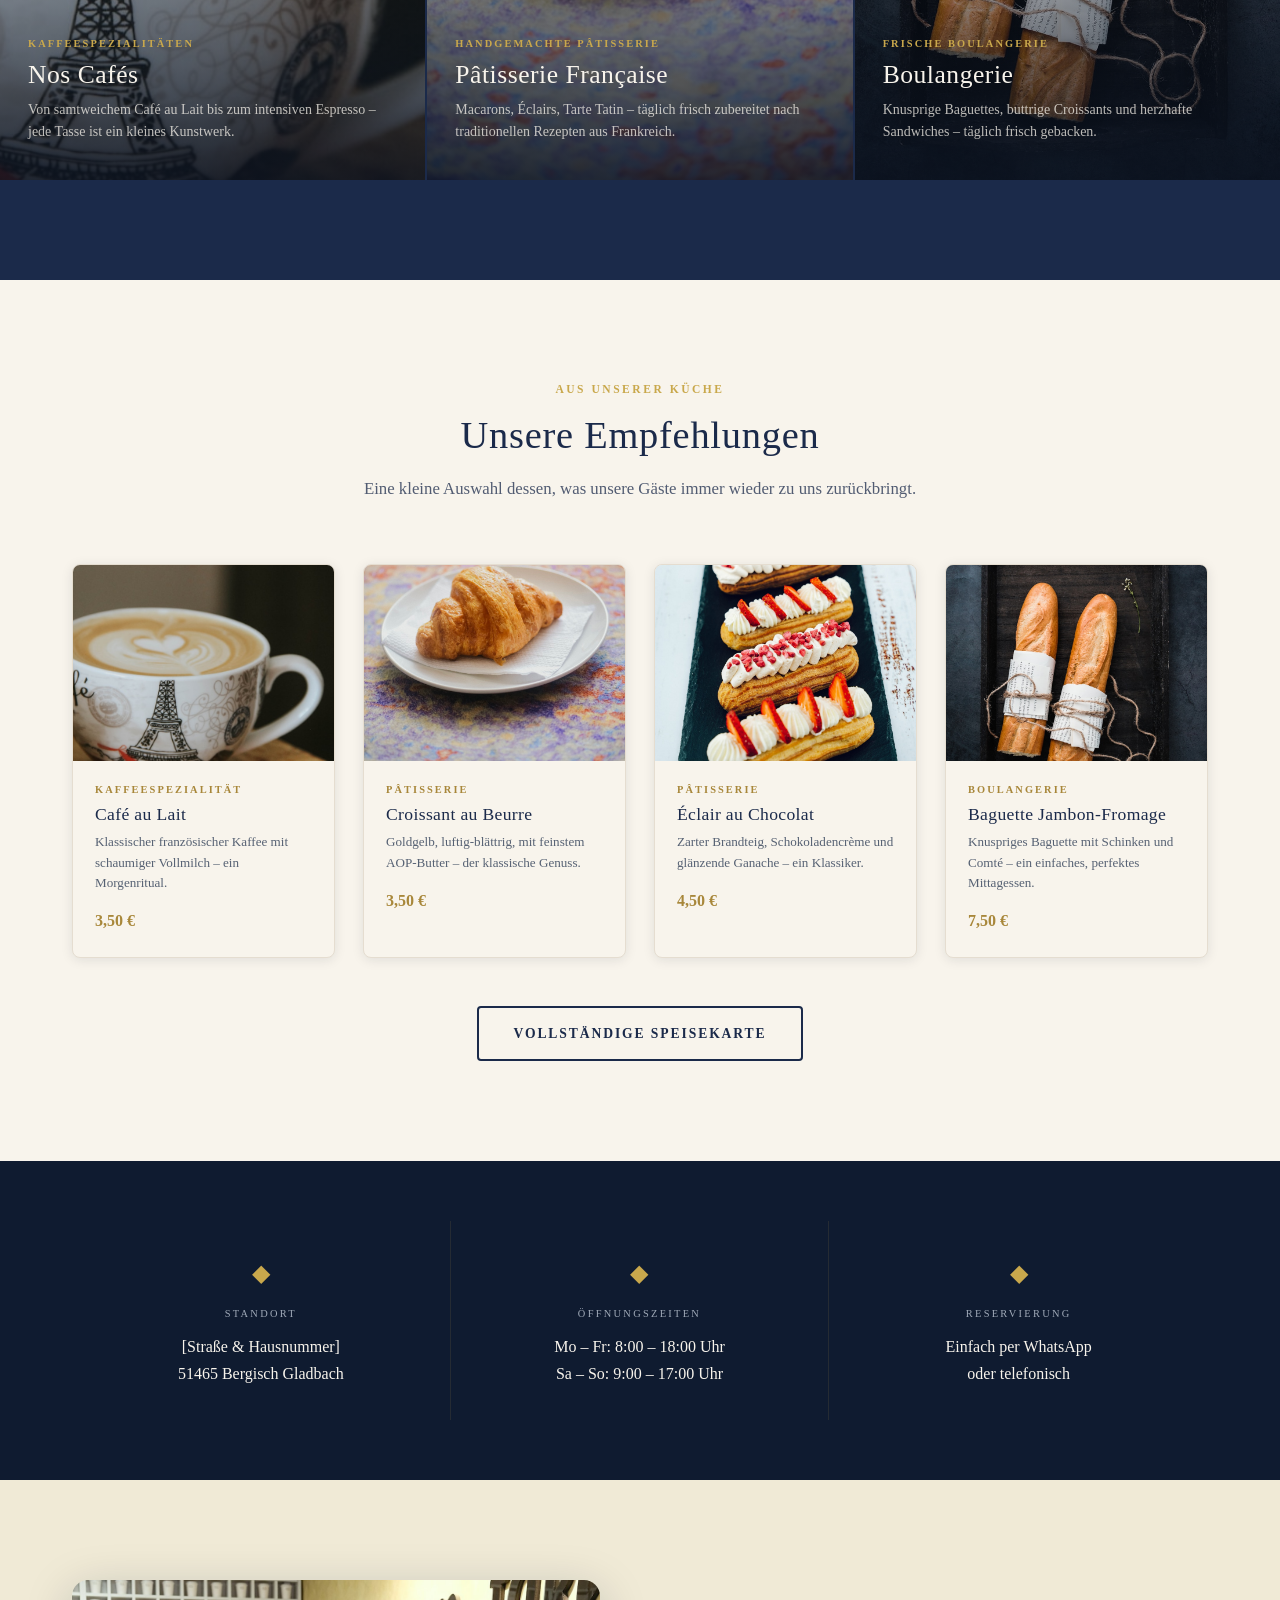
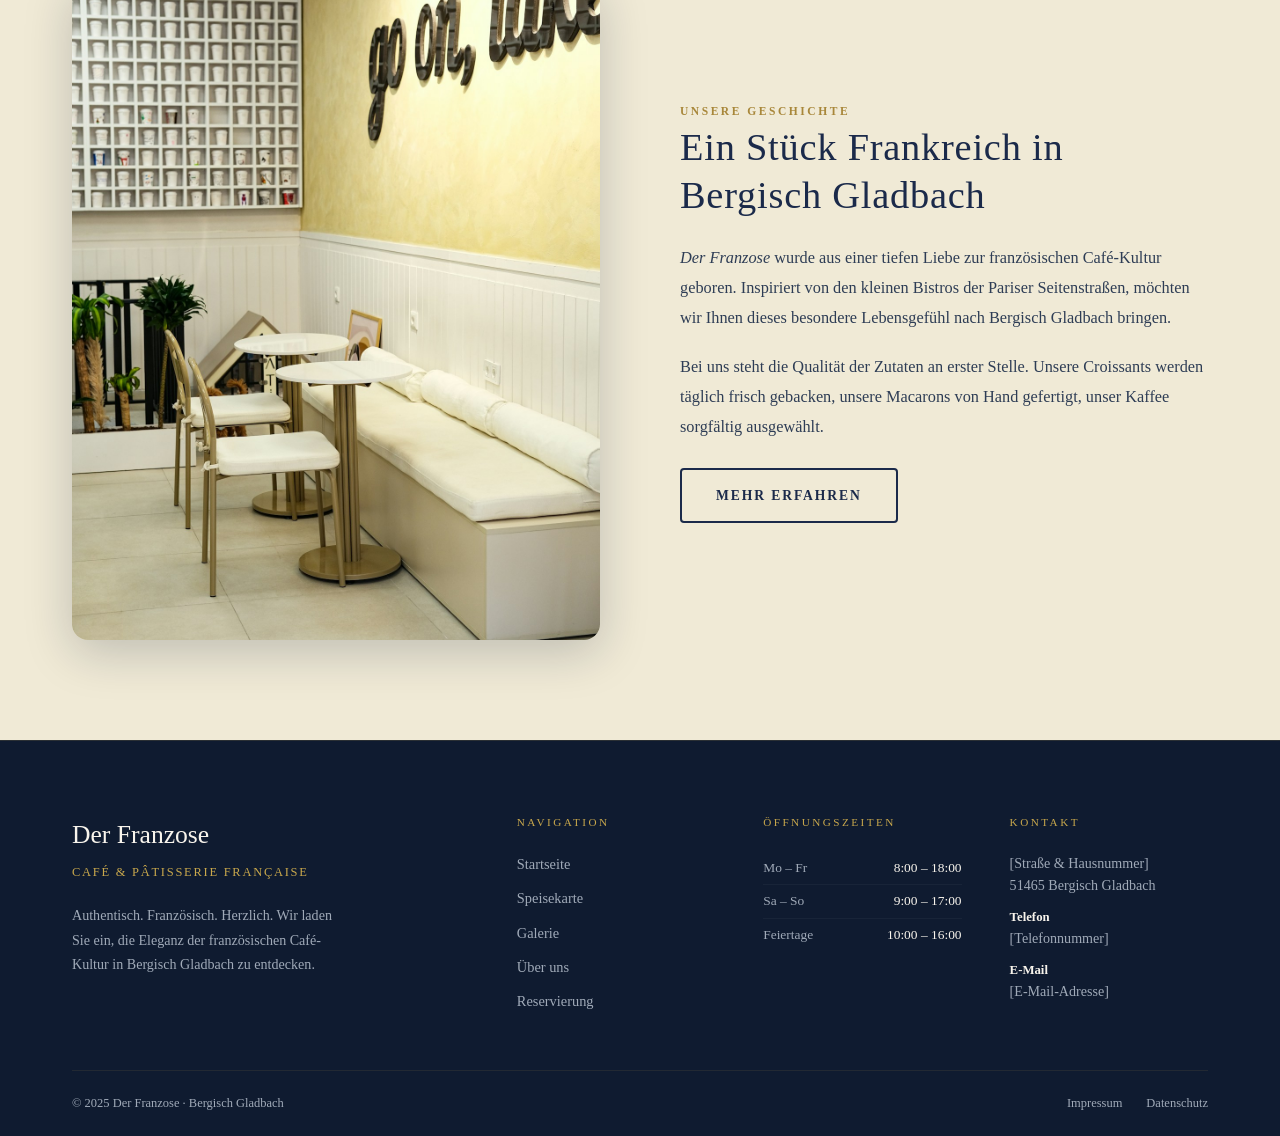
==== commit 5ce5f093: "index.html: CSS/JS inline, Georgia serif, kein Cookie-Banner - Gesamtes CSS aus css/style.css inline" ====
--- a/index.html
+++ b/index.html
@@ -6,11 +6,1658 @@
   <title>Der Franzose – Café &amp; Pâtisserie Française in Bergisch Gladbach</title>
   <meta name="description" content="Authentisches französisches Café in Bergisch Gladbach. Genießen Sie Croissants, Éclairs, Macarons, frische Baguettes und köstliche Kaffeespezialitäten in elegantem Ambiente.">
   <meta name="robots" content="index, follow">
-  <link rel="stylesheet" href="css/style.css">
+  <style>
+/* ── 1. Custom Properties ─────────────────────────────────── */
+:root {
+  --navy:          #1B2A4A;
+  --navy-deep:     #0F1B30;
+  --navy-mid:      #263854;
+  --navy-light:    #3D5173;
+
+  --cream:         #F8F4EC;
+  --cream-warm:    #F0EAD6;
+  --cream-muted:   #E5DDD0;
+
+  --gold:          #C9A84C;
+  --gold-light:    #DFCA7A;
+  --gold-dark:     #A8873A;
+  --gold-subtle:   rgba(201,168,76,0.12);
+
+  --text-light:    #F8F4EC;
+  --text-muted:    #A0AAB8;
+  --text-dark:     #1B2A4A;
+  --text-body:     #2E3D55;
+
+  --font-display:  Georgia, serif;
+  --font-body:     Georgia, serif;
+
+  --nav-h:         80px;
+  --max-w:         1200px;
+  --section-pad:   100px;
+
+  --shadow-sm:     0 2px 12px rgba(15,27,48,0.10);
+  --shadow-md:     0 6px 28px rgba(15,27,48,0.16);
+  --shadow-lg:     0 12px 48px rgba(15,27,48,0.22);
+
+  --ease:          0.3s ease;
+  --ease-slow:     0.5s ease;
+
+  --radius-sm:     4px;
+  --radius-md:     8px;
+  --radius-lg:     16px;
+}
+
+/* ── 2. Reset & Base ──────────────────────────────────────── */
+*, *::before, *::after { box-sizing: border-box; margin: 0; padding: 0; }
+
+html {
+  scroll-behavior: smooth;
+  font-size: 16px;
+}
+
+body {
+  font-family: var(--font-body);
+  color: var(--text-dark);
+  background: var(--cream);
+  line-height: 1.7;
+  overflow-x: hidden;
+}
+
+img { display: block; max-width: 100%; height: auto; }
+a   { color: inherit; text-decoration: none; }
+ul  { list-style: none; }
+button { cursor: pointer; border: none; background: none; }
+
+/* ── 3. Typography ────────────────────────────────────────── */
+h1, h2, h3, h4, h5, h6 {
+  font-family: var(--font-display);
+  font-weight: 400;
+  line-height: 1.25;
+  letter-spacing: 0.02em;
+}
+
+.display-xl  { font-size: clamp(2.8rem, 6vw, 5.2rem); }
+.display-lg  { font-size: clamp(2rem,   4vw, 3.4rem); }
+.display-md  { font-size: clamp(1.5rem, 3vw, 2.4rem); }
+.display-sm  { font-size: clamp(1.2rem, 2vw, 1.7rem); }
+
+.label-caps {
+  font-family: var(--font-body);
+  font-size: 0.72rem;
+  font-weight: 600;
+  letter-spacing: 0.22em;
+  text-transform: uppercase;
+}
+
+/* ── 4. Layout Utilities ──────────────────────────────────── */
+.container {
+  max-width: var(--max-w);
+  margin: 0 auto;
+  padding: 0 32px;
+}
+
+.section {
+  padding: var(--section-pad) 0;
+}
+
+.section--dark {
+  background: var(--navy);
+  color: var(--text-light);
+}
+
+.section--cream {
+  background: var(--cream);
+  color: var(--text-dark);
+}
+
+.section--cream-warm {
+  background: var(--cream-warm);
+  color: var(--text-dark);
+}
+
+.text-center { text-align: center; }
+.text-gold   { color: var(--gold); }
+.text-cream  { color: var(--cream); }
+
+/* ── 5. Dividers & Ornaments ──────────────────────────────── */
+.divider {
+  display: flex;
+  align-items: center;
+  gap: 16px;
+  margin: 16px 0;
+}
+
+.divider__line {
+  flex: 1;
+  height: 1px;
+  background: var(--gold);
+  opacity: 0.4;
+}
+
+.divider__gem {
+  color: var(--gold);
+  font-size: 0.7rem;
+  opacity: 0.8;
+  flex-shrink: 0;
+}
+
+.section-header {
+  text-align: center;
+  margin-bottom: 60px;
+}
+
+.section-header .label-caps {
+  color: var(--gold);
+  margin-bottom: 12px;
+  display: block;
+}
+
+.section-header h2 {
+  margin-bottom: 16px;
+}
+
+.section-header p {
+  max-width: 560px;
+  margin: 0 auto;
+  opacity: 0.75;
+  font-size: 1.05rem;
+}
+
+.section-header--light .label-caps { color: var(--gold-light); }
+.section-header--light h2          { color: var(--cream); }
+.section-header--light p           { color: var(--text-muted); }
+
+/* ── 6. Buttons ───────────────────────────────────────────── */
+.btn {
+  display: inline-flex;
+  align-items: center;
+  gap: 10px;
+  padding: 14px 34px;
+  font-family: var(--font-body);
+  font-size: 0.85rem;
+  font-weight: 600;
+  letter-spacing: 0.14em;
+  text-transform: uppercase;
+  border-radius: var(--radius-sm);
+  transition: all var(--ease);
+  white-space: nowrap;
+}
+
+.btn--primary {
+  background: var(--gold);
+  color: var(--navy-deep);
+  border: 2px solid var(--gold);
+}
+
+.btn--primary:hover {
+  background: var(--gold-light);
+  border-color: var(--gold-light);
+  transform: translateY(-2px);
+  box-shadow: 0 8px 28px rgba(201,168,76,0.35);
+}
+
+.btn--outline {
+  background: transparent;
+  color: var(--cream);
+  border: 2px solid rgba(248,244,236,0.4);
+}
+
+.btn--outline:hover {
+  border-color: var(--gold);
+  color: var(--gold);
+  transform: translateY(-2px);
+}
+
+.btn--outline-dark {
+  background: transparent;
+  color: var(--navy);
+  border: 2px solid var(--navy);
+}
+
+.btn--outline-dark:hover {
+  background: var(--navy);
+  color: var(--cream);
+  transform: translateY(-2px);
+}
+
+.btn--whatsapp {
+  background: #25D366;
+  color: #fff;
+  border: 2px solid #25D366;
+  font-size: 1rem;
+  padding: 18px 44px;
+  border-radius: 50px;
+  box-shadow: 0 6px 30px rgba(37,211,102,0.3);
+}
+
+.btn--whatsapp:hover {
+  background: #1ebe5d;
+  border-color: #1ebe5d;
+  transform: translateY(-3px);
+  box-shadow: 0 12px 40px rgba(37,211,102,0.4);
+}
+
+.btn--whatsapp .btn__icon {
+  width: 24px;
+  height: 24px;
+}
+
+/* ── 7. Navigation ────────────────────────────────────────── */
+.nav {
+  position: fixed;
+  top: 0; left: 0; right: 0;
+  z-index: 900;
+  height: var(--nav-h);
+  background: rgba(15,27,48,0.85);
+  backdrop-filter: blur(12px);
+  -webkit-backdrop-filter: blur(12px);
+  border-bottom: 1px solid rgba(201,168,76,0.1);
+  transition: background var(--ease), box-shadow var(--ease);
+}
+
+.nav.scrolled {
+  background: var(--navy-deep);
+  box-shadow: 0 4px 30px rgba(15,27,48,0.4);
+}
+
+.nav__inner {
+  max-width: var(--max-w);
+  margin: 0 auto;
+  padding: 0 32px;
+  height: 100%;
+  display: flex;
+  align-items: center;
+  justify-content: space-between;
+}
+
+.nav__logo {
+  display: flex;
+  flex-direction: column;
+  line-height: 1.1;
+  transition: opacity var(--ease);
+}
+
+.nav__logo:hover { opacity: 0.85; }
+
+.nav__logo-name {
+  font-family: var(--font-display);
+  font-size: 1.4rem;
+  color: var(--cream);
+  letter-spacing: 0.06em;
+}
+
+.nav__logo-sub {
+  font-size: 0.6rem;
+  letter-spacing: 0.25em;
+  text-transform: uppercase;
+  color: var(--gold);
+}
+
+.nav__links {
+  display: flex;
+  align-items: center;
+  gap: 6px;
+}
+
+.nav__link {
+  font-size: 0.8rem;
+  font-weight: 500;
+  letter-spacing: 0.1em;
+  text-transform: uppercase;
+  color: rgba(248,244,236,0.8);
+  padding: 8px 14px;
+  border-radius: var(--radius-sm);
+  transition: color var(--ease), background var(--ease);
+  position: relative;
+}
+
+.nav__link::after {
+  content: '';
+  position: absolute;
+  bottom: 4px; left: 50%;
+  transform: translateX(-50%) scaleX(0);
+  width: 70%;
+  height: 1px;
+  background: var(--gold);
+  transition: transform var(--ease);
+}
+
+.nav__link:hover,
+.nav__link.active {
+  color: var(--cream);
+}
+
+.nav__link:hover::after,
+.nav__link.active::after {
+  transform: translateX(-50%) scaleX(1);
+}
+
+.nav__link--cta {
+  background: var(--gold);
+  color: var(--navy-deep) !important;
+  font-weight: 700;
+  margin-left: 8px;
+}
+
+.nav__link--cta::after { display: none; }
+
+.nav__link--cta:hover {
+  background: var(--gold-light);
+  transform: translateY(-1px);
+}
+
+/* Hamburger */
+.nav__burger {
+  display: none;
+  flex-direction: column;
+  justify-content: center;
+  gap: 5px;
+  width: 42px;
+  height: 42px;
+  padding: 8px;
+  border-radius: var(--radius-sm);
+  transition: background var(--ease);
+}
+
+.nav__burger:hover { background: rgba(255,255,255,0.08); }
+
+.nav__burger span {
+  display: block;
+  height: 2px;
+  background: var(--cream);
+  border-radius: 2px;
+  transition: all var(--ease);
+  transform-origin: center;
+}
+
+.nav__burger.open span:nth-child(1) { transform: translateY(7px) rotate(45deg); }
+.nav__burger.open span:nth-child(2) { opacity: 0; transform: scaleX(0); }
+.nav__burger.open span:nth-child(3) { transform: translateY(-7px) rotate(-45deg); }
+
+/* ── 8. Hero Section ──────────────────────────────────────── */
+.hero {
+  min-height: 100vh;
+  display: flex;
+  align-items: center;
+  justify-content: center;
+  position: relative;
+  overflow: hidden;
+  background: var(--navy-deep);
+}
+
+.hero__bg {
+  position: absolute;
+  inset: 0;
+  background:
+    radial-gradient(ellipse at 20% 60%, rgba(201,168,76,0.08) 0%, transparent 55%),
+    radial-gradient(ellipse at 80% 25%, rgba(15,27,48,0.65) 0%, transparent 50%),
+    radial-gradient(ellipse at 60% 80%, rgba(201,168,76,0.05) 0%, transparent 40%),
+    linear-gradient(160deg, rgba(15,27,48,0.82) 0%, rgba(27,42,74,0.78) 45%, rgba(38,56,84,0.72) 100%),
+    url('images/hero.jpg') center / cover no-repeat;
+}
+
+.hero__pattern {
+  position: absolute;
+  inset: 0;
+  background-image: radial-gradient(circle, rgba(201,168,76,0.05) 1px, transparent 1px);
+  background-size: 44px 44px;
+}
+
+.hero__content {
+  position: relative;
+  z-index: 2;
+  text-align: center;
+  padding: calc(var(--nav-h) + 40px) 32px 80px;
+  max-width: 820px;
+  margin: 0 auto;
+  animation: fadeInUp 1s var(--ease-slow) both;
+}
+
+.hero__eyebrow {
+  color: var(--gold);
+  letter-spacing: 0.3em;
+  font-size: 0.72rem;
+  font-weight: 600;
+  text-transform: uppercase;
+  margin-bottom: 24px;
+  display: block;
+}
+
+.hero__title {
+  color: var(--cream);
+  margin-bottom: 8px;
+  line-height: 1.1;
+}
+
+.hero__subtitle-fr {
+  font-family: var(--font-display);
+  font-style: italic;
+  font-size: clamp(1rem, 2.2vw, 1.5rem);
+  color: var(--gold-light);
+  margin-bottom: 28px;
+}
+
+.hero__divider {
+  margin: 28px auto;
+  max-width: 320px;
+}
+
+.hero__desc {
+  font-size: clamp(1rem, 1.6vw, 1.15rem);
+  color: rgba(248,244,236,0.75);
+  max-width: 560px;
+  margin: 0 auto 44px;
+  line-height: 1.8;
+}
+
+.hero__actions {
+  display: flex;
+  gap: 16px;
+  justify-content: center;
+  flex-wrap: wrap;
+}
+
+.hero__scroll {
+  position: absolute;
+  bottom: 36px;
+  left: 50%;
+  transform: translateX(-50%);
+  z-index: 2;
+  display: flex;
+  flex-direction: column;
+  align-items: center;
+  gap: 8px;
+  color: rgba(248,244,236,0.4);
+  font-size: 0.65rem;
+  letter-spacing: 0.2em;
+  text-transform: uppercase;
+  animation: bounce 2s ease-in-out infinite;
+}
+
+.hero__scroll-line {
+  width: 1px;
+  height: 40px;
+  background: linear-gradient(to bottom, rgba(201,168,76,0.6), transparent);
+}
+
+/* Page Hero (sub-pages) */
+.page-hero {
+  padding: calc(var(--nav-h) + 80px) 0 80px;
+  background:
+    radial-gradient(ellipse at 30% 50%, rgba(201,168,76,0.06) 0%, transparent 60%),
+    linear-gradient(150deg, #0F1B30 0%, #1B2A4A 60%, #263854 100%);
+  text-align: center;
+  color: var(--cream);
+}
+
+.page-hero .label-caps {
+  color: var(--gold);
+  display: block;
+  margin-bottom: 12px;
+}
+
+.page-hero h1 {
+  color: var(--cream);
+  margin-bottom: 14px;
+}
+
+.page-hero p {
+  color: rgba(248,244,236,0.7);
+  font-size: 1.05rem;
+  max-width: 500px;
+  margin: 0 auto;
+}
+
+/* ── 9. Image Placeholders ────────────────────────────────── */
+.img-ph {
+  position: relative;
+  overflow: hidden;
+  display: flex;
+  align-items: center;
+  justify-content: center;
+}
+
+.img-ph__gem {
+  font-size: 2.5rem;
+  opacity: 0.15;
+  color: #fff;
+  pointer-events: none;
+}
+
+.img-ph__label {
+  position: absolute;
+  bottom: 0; left: 0; right: 0;
+  padding: 14px 18px 12px;
+  background: linear-gradient(transparent, rgba(10,18,32,0.75));
+  color: var(--cream);
+  font-family: var(--font-display);
+  font-style: italic;
+  font-size: 0.8rem;
+  letter-spacing: 0.08em;
+  text-align: center;
+}
+
+.img-ph--coffee {
+  background: linear-gradient(135deg, #1A0A04 0%, #3D1F0D 35%, #6B3A1F 65%, #8B5E3C 100%);
+}
+.img-ph--pastry {
+  background: linear-gradient(135deg, #2A1A05 0%, #5C3A18 40%, #9A6B2E 70%, #C9A84C 100%);
+}
+.img-ph--baguette {
+  background: linear-gradient(135deg, #2C1F10 0%, #5A3E20 40%, #8B6D3E 70%, #C4A35A 100%);
+}
+.img-ph--interior {
+  background: linear-gradient(135deg, #0F1B30 0%, #1B2A4A 45%, #263854 75%, #3D5173 100%);
+}
+.img-ph--macaron {
+  background: linear-gradient(135deg, #2A1530 0%, #5C3055 40%, #9B6B8F 70%, #D4A8C4 100%);
+}
+.img-ph--eclair {
+  background: linear-gradient(135deg, #1A1208 0%, #4A3218 40%, #8B6B35 70%, #C4A05A 100%);
+}
+.img-ph--tarte {
+  background: linear-gradient(135deg, #2A1A08 0%, #5C3D18 40%, #A07030 70%, #D4A84C 100%);
+}
+.img-ph--exterior {
+  background: linear-gradient(135deg, #0A1820 0%, #152535 40%, #1B3A4A 70%, #2A5065 100%);
+}
+.img-ph--breakfast {
+  background: linear-gradient(135deg, #1A1010 0%, #4A2525 40%, #8B5050 70%, #C49090 100%);
+}
+.img-ph--latte {
+  background: linear-gradient(135deg, #120A04 0%, #3D2010 35%, #7A4020 65%, #B06040 100%);
+}
+
+/* ── 10. Home – Highlights ────────────────────────────────── */
+.highlights {
+  display: grid;
+  grid-template-columns: repeat(3, 1fr);
+  gap: 2px;
+}
+
+.highlight-card {
+  position: relative;
+  aspect-ratio: 3/4;
+  overflow: hidden;
+  cursor: default;
+}
+
+.highlight-card .img-ph {
+  position: absolute;
+  inset: 0;
+  transition: transform 0.6s ease;
+}
+
+.highlight-card:hover .img-ph {
+  transform: scale(1.04);
+}
+
+.highlight-card__bg {
+  position: absolute;
+  inset: 0;
+  width: 100%;
+  height: 100%;
+  object-fit: cover;
+  object-position: center;
+  transition: transform 0.6s ease;
+}
+
+.highlight-card:hover .highlight-card__bg {
+  transform: scale(1.04);
+}
+
+.highlight-card__overlay {
+  position: absolute;
+  inset: 0;
+  background: linear-gradient(to top, rgba(10,18,32,0.85) 0%, rgba(10,18,32,0.2) 50%, transparent 100%);
+  z-index: 1;
+  display: flex;
+  flex-direction: column;
+  justify-content: flex-end;
+  padding: 36px 28px;
+}
+
+.highlight-card__badge {
+  font-size: 0.65rem;
+  font-weight: 600;
+  letter-spacing: 0.2em;
+  text-transform: uppercase;
+  color: var(--gold);
+  margin-bottom: 8px;
+}
+
+.highlight-card__title {
+  font-family: var(--font-display);
+  font-size: 1.6rem;
+  color: var(--cream);
+  margin-bottom: 8px;
+  line-height: 1.2;
+}
+
+.highlight-card__desc {
+  font-size: 0.875rem;
+  color: rgba(248,244,236,0.75);
+  line-height: 1.6;
+}
+
+/* ── 11. Home – Featured ──────────────────────────────────── */
+.featured-grid {
+  display: grid;
+  grid-template-columns: repeat(4, 1fr);
+  gap: 28px;
+}
+
+.featured-card {
+  background: var(--cream);
+  border-radius: var(--radius-md);
+  overflow: hidden;
+  box-shadow: var(--shadow-sm);
+  transition: transform var(--ease), box-shadow var(--ease);
+  border: 1px solid var(--cream-muted);
+}
+
+.featured-card:hover {
+  transform: translateY(-6px);
+  box-shadow: var(--shadow-md);
+}
+
+.featured-card__img {
+  aspect-ratio: 4/3;
+  overflow: hidden;
+}
+
+.featured-card__img img {
+  width: 100%;
+  height: 100%;
+  object-fit: cover;
+  display: block;
+  transition: transform 0.5s ease;
+}
+
+.featured-card:hover .featured-card__img img {
+  transform: scale(1.04);
+}
+
+.featured-card__body {
+  padding: 20px 22px 22px;
+}
+
+.featured-card__category {
+  font-size: 0.65rem;
+  letter-spacing: 0.2em;
+  font-weight: 600;
+  text-transform: uppercase;
+  color: var(--gold-dark);
+  margin-bottom: 6px;
+  display: block;
+}
+
+.featured-card__name {
+  font-family: var(--font-display);
+  font-size: 1.1rem;
+  color: var(--navy);
+  margin-bottom: 6px;
+}
+
+.featured-card__desc {
+  font-size: 0.82rem;
+  color: var(--text-body);
+  opacity: 0.8;
+  line-height: 1.55;
+  margin-bottom: 14px;
+}
+
+.featured-card__price {
+  font-family: var(--font-display);
+  font-size: 1rem;
+  color: var(--gold-dark);
+  font-weight: 600;
+}
+
+/* ── 12. Home – Info Strip ────────────────────────────────── */
+.info-strip {
+  background: var(--navy-deep);
+  padding: 60px 0;
+}
+
+.info-strip__grid {
+  display: grid;
+  grid-template-columns: repeat(3, 1fr);
+  gap: 0;
+}
+
+.info-strip__item {
+  padding: 32px 40px;
+  border-right: 1px solid rgba(201,168,76,0.12);
+  text-align: center;
+}
+
+.info-strip__item:last-child { border-right: none; }
+
+.info-strip__icon {
+  font-size: 1.5rem;
+  margin-bottom: 12px;
+  color: var(--gold);
+  display: block;
+}
+
+.info-strip__label {
+  font-size: 0.65rem;
+  letter-spacing: 0.22em;
+  text-transform: uppercase;
+  color: var(--text-muted);
+  margin-bottom: 10px;
+  display: block;
+}
+
+.info-strip__value {
+  font-family: var(--font-display);
+  font-size: 1rem;
+  color: var(--cream);
+  line-height: 1.6;
+}
+
+/* ── 13. Speisekarte ──────────────────────────────────────── */
+.menu-nav {
+  background: var(--cream-warm);
+  border-bottom: 1px solid var(--cream-muted);
+  position: sticky;
+  top: var(--nav-h);
+  z-index: 100;
+  overflow-x: auto;
+}
+
+.menu-nav__list {
+  display: flex;
+  align-items: center;
+  gap: 4px;
+  padding: 0 32px;
+  max-width: var(--max-w);
+  margin: 0 auto;
+}
+
+.menu-nav__link {
+  display: block;
+  padding: 16px 18px;
+  font-size: 0.75rem;
+  font-weight: 600;
+  letter-spacing: 0.12em;
+  text-transform: uppercase;
+  color: var(--navy-light);
+  white-space: nowrap;
+  border-bottom: 2px solid transparent;
+  transition: color var(--ease), border-color var(--ease);
+}
+
+.menu-nav__link:hover {
+  color: var(--navy);
+  border-bottom-color: var(--gold);
+}
+
+.menu-section {
+  padding: 72px 0 60px;
+  border-bottom: 1px solid var(--cream-muted);
+}
+
+.menu-section:last-of-type { border-bottom: none; }
+
+.menu-section__header {
+  text-align: center;
+  margin-bottom: 48px;
+}
+
+.menu-section__title {
+  font-size: clamp(1.8rem, 3vw, 2.6rem);
+  color: var(--navy);
+  margin-bottom: 4px;
+}
+
+.menu-section__fr {
+  font-family: var(--font-display);
+  font-style: italic;
+  font-size: 1rem;
+  color: var(--gold-dark);
+}
+
+.menu-list {
+  max-width: 720px;
+  margin: 0 auto;
+}
+
+.menu-item {
+  display: flex;
+  justify-content: space-between;
+  align-items: baseline;
+  gap: 12px;
+  padding: 18px 0;
+  border-bottom: 1px dashed rgba(27,42,74,0.12);
+}
+
+.menu-item:last-child { border-bottom: none; }
+
+.menu-item__info { flex: 1; }
+
+.menu-item__name {
+  font-family: var(--font-display);
+  font-size: 1.05rem;
+  color: var(--navy);
+  margin-bottom: 3px;
+}
+
+.menu-item__desc {
+  font-size: 0.83rem;
+  color: var(--text-body);
+  opacity: 0.7;
+  font-style: italic;
+}
+
+.menu-item__price {
+  font-family: var(--font-display);
+  font-size: 1rem;
+  color: var(--gold-dark);
+  font-weight: 600;
+  white-space: nowrap;
+  flex-shrink: 0;
+}
+
+.menu-section__featured {
+  display: grid;
+  grid-template-columns: repeat(3, 1fr);
+  gap: 24px;
+  margin-bottom: 48px;
+}
+
+.menu-card {
+  border-radius: var(--radius-md);
+  overflow: hidden;
+  box-shadow: var(--shadow-sm);
+  background: #fff;
+  border: 1px solid var(--cream-muted);
+  transition: transform var(--ease), box-shadow var(--ease);
+}
+
+.menu-card:hover {
+  transform: translateY(-4px);
+  box-shadow: var(--shadow-md);
+}
+
+.menu-card__img { aspect-ratio: 16/9; }
+
+.menu-card__body {
+  padding: 18px 20px;
+}
+
+.menu-card__name {
+  font-family: var(--font-display);
+  font-size: 1.05rem;
+  color: var(--navy);
+  margin-bottom: 4px;
+}
+
+.menu-card__desc {
+  font-size: 0.82rem;
+  color: var(--text-body);
+  opacity: 0.75;
+  margin-bottom: 12px;
+}
+
+.menu-card__footer {
+  display: flex;
+  justify-content: space-between;
+  align-items: center;
+}
+
+.menu-card__tag {
+  font-size: 0.65rem;
+  letter-spacing: 0.15em;
+  text-transform: uppercase;
+  color: var(--text-muted);
+}
+
+.menu-card__price {
+  font-family: var(--font-display);
+  color: var(--gold-dark);
+  font-size: 1rem;
+  font-weight: 600;
+}
+
+.menu-note {
+  text-align: center;
+  padding: 32px 0 0;
+  font-size: 0.82rem;
+  color: var(--text-body);
+  opacity: 0.6;
+  font-style: italic;
+}
+
+/* ── 14. Galerie ──────────────────────────────────────────── */
+.gallery-grid {
+  display: grid;
+  grid-template-columns: repeat(3, 1fr);
+  grid-auto-rows: 260px;
+  gap: 10px;
+}
+
+.gallery-grid .g-tall  { grid-row: span 2; }
+.gallery-grid .g-wide  { grid-column: span 2; }
+
+.gallery-item {
+  position: relative;
+  overflow: hidden;
+  cursor: pointer;
+  border-radius: var(--radius-sm);
+}
+
+.gallery-item .img-ph {
+  position: absolute;
+  inset: 0;
+  transition: transform 0.5s ease;
+}
+
+.gallery-item:hover .img-ph {
+  transform: scale(1.06);
+}
+
+.gallery-item__overlay {
+  position: absolute;
+  inset: 0;
+  background: linear-gradient(to top, rgba(10,18,32,0.8) 0%, transparent 60%);
+  opacity: 0;
+  transition: opacity var(--ease);
+  display: flex;
+  flex-direction: column;
+  justify-content: flex-end;
+  padding: 24px 22px;
+  z-index: 2;
+}
+
+.gallery-item:hover .gallery-item__overlay { opacity: 1; }
+
+.gallery-item__cat {
+  font-size: 0.65rem;
+  letter-spacing: 0.2em;
+  text-transform: uppercase;
+  color: var(--gold);
+  margin-bottom: 4px;
+}
+
+.gallery-item__name {
+  font-family: var(--font-display);
+  font-size: 1.1rem;
+  color: var(--cream);
+}
+
+.gallery-item__zoom {
+  position: absolute;
+  top: 16px; right: 16px;
+  width: 36px; height: 36px;
+  background: rgba(15,27,48,0.6);
+  border-radius: 50%;
+  display: flex;
+  align-items: center;
+  justify-content: center;
+  color: var(--cream);
+  font-size: 0.9rem;
+  opacity: 0;
+  transition: opacity var(--ease), background var(--ease);
+  z-index: 3;
+}
+
+.gallery-item:hover .gallery-item__zoom {
+  opacity: 1;
+  background: var(--gold);
+}
+
+/* Lightbox */
+.lightbox {
+  display: none;
+  position: fixed;
+  inset: 0;
+  z-index: 9999;
+  background: rgba(10,18,32,0.95);
+  align-items: center;
+  justify-content: center;
+}
+
+.lightbox.open { display: flex; }
+
+.lightbox__inner {
+  position: relative;
+  max-width: 80vw;
+  max-height: 80vh;
+  display: flex;
+  flex-direction: column;
+  align-items: center;
+  gap: 16px;
+}
+
+.lightbox__img {
+  width: 600px;
+  max-width: 80vw;
+  height: 420px;
+  max-height: 60vh;
+  border-radius: var(--radius-md);
+  overflow: hidden;
+}
+
+.lightbox__caption {
+  font-family: var(--font-display);
+  font-style: italic;
+  color: var(--cream);
+  font-size: 1rem;
+  text-align: center;
+  opacity: 0.8;
+}
+
+.lightbox__close {
+  position: absolute;
+  top: -48px; right: -4px;
+  width: 40px; height: 40px;
+  display: flex;
+  align-items: center;
+  justify-content: center;
+  background: rgba(248,244,236,0.1);
+  border-radius: 50%;
+  color: var(--cream);
+  font-size: 1.2rem;
+  transition: background var(--ease);
+}
+
+.lightbox__close:hover { background: rgba(248,244,236,0.2); }
+
+.lightbox__nav {
+  display: flex;
+  gap: 12px;
+}
+
+.lightbox__btn {
+  padding: 8px 20px;
+  background: rgba(248,244,236,0.1);
+  color: var(--cream);
+  border-radius: var(--radius-sm);
+  font-size: 0.85rem;
+  transition: background var(--ease);
+}
+
+.lightbox__btn:hover { background: var(--gold); color: var(--navy-deep); }
+
+/* ── 15. Über uns ─────────────────────────────────────────── */
+.about-intro {
+  display: grid;
+  grid-template-columns: 1fr 1fr;
+  gap: 80px;
+  align-items: center;
+}
+
+.about-intro__img {
+  aspect-ratio: 4/5;
+  border-radius: var(--radius-lg);
+  overflow: hidden;
+  box-shadow: var(--shadow-lg);
+}
+
+.about-intro__img img {
+  width: 100%;
+  height: 100%;
+  object-fit: cover;
+  display: block;
+}
+
+.about-intro__eyebrow {
+  color: var(--gold-dark);
+  margin-bottom: 14px;
+}
+
+.about-intro h2 {
+  font-size: clamp(1.8rem, 3vw, 2.8rem);
+  color: var(--navy);
+  margin-bottom: 24px;
+}
+
+.about-intro p {
+  color: var(--text-body);
+  margin-bottom: 18px;
+  line-height: 1.85;
+  font-size: 1.02rem;
+}
+
+.values-grid {
+  display: grid;
+  grid-template-columns: repeat(3, 1fr);
+  gap: 36px;
+}
+
+.value-card {
+  text-align: center;
+  padding: 40px 30px;
+}
+
+.value-card__num {
+  font-family: var(--font-display);
+  font-size: 3rem;
+  color: var(--gold);
+  opacity: 0.25;
+  line-height: 1;
+  margin-bottom: 12px;
+}
+
+.value-card__title {
+  font-family: var(--font-display);
+  font-size: 1.3rem;
+  color: var(--cream);
+  margin-bottom: 12px;
+}
+
+.value-card__text {
+  font-size: 0.9rem;
+  color: var(--text-muted);
+  line-height: 1.7;
+}
+
+.team-grid {
+  display: grid;
+  grid-template-columns: repeat(3, 1fr);
+  gap: 36px;
+}
+
+.team-card { text-align: center; }
+
+.team-card__img {
+  width: 160px;
+  height: 160px;
+  border-radius: 50%;
+  overflow: hidden;
+  margin: 0 auto 20px;
+  border: 3px solid var(--cream-muted);
+}
+
+.team-card__name {
+  font-family: var(--font-display);
+  font-size: 1.2rem;
+  color: var(--navy);
+  margin-bottom: 4px;
+}
+
+.team-card__role {
+  font-size: 0.8rem;
+  letter-spacing: 0.12em;
+  text-transform: uppercase;
+  color: var(--gold-dark);
+}
+
+/* ── 16. Reservierung ─────────────────────────────────────── */
+.reservation-hero {
+  text-align: center;
+  padding: 80px 0;
+}
+
+.reservation-hero__wa {
+  margin: 44px auto;
+  max-width: 460px;
+}
+
+.hours-card {
+  background: var(--cream);
+  border-radius: var(--radius-lg);
+  padding: 48px;
+  border: 1px solid var(--cream-muted);
+  box-shadow: var(--shadow-sm);
+}
+
+.hours-card h3 {
+  font-family: var(--font-display);
+  font-size: 1.5rem;
+  color: var(--navy);
+  margin-bottom: 8px;
+}
+
+.hours-card__sub {
+  font-size: 0.8rem;
+  color: var(--gold-dark);
+  letter-spacing: 0.12em;
+  text-transform: uppercase;
+  margin-bottom: 28px;
+  display: block;
+}
+
+.hours-table { width: 100%; }
+
+.hours-table tr td {
+  padding: 10px 0;
+  border-bottom: 1px dashed var(--cream-muted);
+  font-size: 0.95rem;
+  color: var(--text-body);
+}
+
+.hours-table tr:last-child td { border-bottom: none; }
+
+.hours-table td:last-child {
+  text-align: right;
+  color: var(--navy);
+  font-weight: 500;
+}
+
+.hours-closed { color: var(--text-muted) !important; font-style: italic; }
+
+.contact-grid {
+  display: grid;
+  grid-template-columns: 1fr 1fr;
+  gap: 28px;
+  margin-top: 28px;
+}
+
+.contact-item {
+  display: flex;
+  align-items: flex-start;
+  gap: 14px;
+  padding: 20px;
+  background: var(--cream-warm);
+  border-radius: var(--radius-md);
+}
+
+.contact-item__icon {
+  width: 40px; height: 40px;
+  background: var(--navy);
+  color: var(--gold);
+  display: flex;
+  align-items: center;
+  justify-content: center;
+  border-radius: var(--radius-sm);
+  font-size: 1rem;
+  flex-shrink: 0;
+}
+
+.contact-item__label {
+  font-size: 0.7rem;
+  letter-spacing: 0.15em;
+  text-transform: uppercase;
+  color: var(--text-muted);
+  margin-bottom: 4px;
+  display: block;
+}
+
+.contact-item__value {
+  font-size: 0.95rem;
+  color: var(--navy);
+  font-weight: 500;
+}
+
+/* ── 17. Legal Pages ──────────────────────────────────────── */
+.legal-content {
+  max-width: 820px;
+  margin: 0 auto;
+  padding: 0 32px;
+  font-size: 0.95rem;
+  color: var(--text-body);
+  line-height: 1.85;
+}
+
+.legal-content h2 {
+  font-size: 1.4rem;
+  color: var(--navy);
+  margin: 44px 0 14px;
+  padding-top: 20px;
+  border-top: 1px solid var(--cream-muted);
+}
+
+.legal-content h2:first-child {
+  border-top: none;
+  margin-top: 0;
+}
+
+.legal-content h3 {
+  font-size: 1.05rem;
+  color: var(--navy);
+  margin: 24px 0 8px;
+}
+
+.legal-content p { margin-bottom: 14px; }
+
+.legal-content ul {
+  list-style: disc;
+  padding-left: 24px;
+  margin-bottom: 14px;
+}
+
+.legal-content ul li { margin-bottom: 6px; }
+
+.legal-content a {
+  color: var(--gold-dark);
+  text-decoration: underline;
+  text-underline-offset: 2px;
+}
+
+.legal-content a:hover { color: var(--navy); }
+
+.legal-placeholder {
+  display: inline-block;
+  background: rgba(201,168,76,0.15);
+  color: var(--gold-dark);
+  padding: 1px 8px;
+  border-radius: 3px;
+  font-style: italic;
+}
+
+/* ── 18. Footer ───────────────────────────────────────────── */
+.footer {
+  background: var(--navy-deep);
+  color: var(--cream);
+  border-top: 1px solid rgba(201,168,76,0.15);
+}
+
+.footer__main {
+  display: grid;
+  grid-template-columns: 2fr 1fr 1fr 1fr;
+  gap: 48px;
+  padding: 72px 0 56px;
+}
+
+.footer__brand-name {
+  font-family: var(--font-display);
+  font-size: 1.6rem;
+  color: var(--cream);
+  margin-bottom: 6px;
+}
+
+.footer__brand-tagline {
+  font-size: 0.78rem;
+  color: var(--gold);
+  letter-spacing: 0.14em;
+  text-transform: uppercase;
+  margin-bottom: 20px;
+}
+
+.footer__brand-desc {
+  font-size: 0.88rem;
+  color: var(--text-muted);
+  line-height: 1.75;
+  max-width: 280px;
+}
+
+.footer__col-title {
+  font-size: 0.7rem;
+  letter-spacing: 0.22em;
+  text-transform: uppercase;
+  color: var(--gold);
+  margin-bottom: 20px;
+  display: block;
+}
+
+.footer__links {
+  display: flex;
+  flex-direction: column;
+  gap: 10px;
+}
+
+.footer__links a {
+  font-size: 0.9rem;
+  color: var(--text-muted);
+  transition: color var(--ease);
+}
+
+.footer__links a:hover { color: var(--cream); }
+
+.footer__address {
+  display: flex;
+  flex-direction: column;
+  gap: 8px;
+}
+
+.footer__address p {
+  font-size: 0.88rem;
+  color: var(--text-muted);
+  line-height: 1.6;
+}
+
+.footer__address strong {
+  color: var(--cream);
+  font-size: 0.8rem;
+}
+
+.footer__hours-row {
+  display: flex;
+  justify-content: space-between;
+  font-size: 0.84rem;
+  color: var(--text-muted);
+  padding: 5px 0;
+  border-bottom: 1px solid rgba(255,255,255,0.04);
+}
+
+.footer__hours-row:last-child { border-bottom: none; }
+
+.footer__hours-row span:last-child { color: var(--cream); }
+
+.footer__bottom {
+  border-top: 1px solid rgba(201,168,76,0.1);
+  padding: 22px 0;
+  display: flex;
+  justify-content: space-between;
+  align-items: center;
+  font-size: 0.78rem;
+  color: var(--text-muted);
+}
+
+.footer__bottom-links {
+  display: flex;
+  gap: 24px;
+}
+
+.footer__bottom-links a {
+  color: var(--text-muted);
+  transition: color var(--ease);
+}
+
+.footer__bottom-links a:hover { color: var(--cream); }
+
+/* ── 19. Animations ───────────────────────────────────────── */
+@keyframes fadeInUp {
+  from { opacity: 0; transform: translateY(28px); }
+  to   { opacity: 1; transform: translateY(0); }
+}
+
+@keyframes fadeIn {
+  from { opacity: 0; }
+  to   { opacity: 1; }
+}
+
+@keyframes bounce {
+  0%, 100% { transform: translateX(-50%) translateY(0); }
+  50%       { transform: translateX(-50%) translateY(8px); }
+}
+
+@keyframes pulse {
+  0%, 100% { box-shadow: 0 6px 30px rgba(37,211,102,0.3); }
+  50%       { box-shadow: 0 8px 40px rgba(37,211,102,0.55); }
+}
+
+.btn--whatsapp { animation: pulse 2.5s ease-in-out infinite; }
+
+.fade-in {
+  opacity: 0;
+  transform: translateY(20px);
+  transition: opacity 0.6s ease, transform 0.6s ease;
+}
+
+.fade-in.visible {
+  opacity: 1;
+  transform: translateY(0);
+}
+
+/* ── 20. Media Queries – Tablet ───────────────────────────── */
+@media (max-width: 1100px) {
+  :root { --section-pad: 72px; }
+
+  .featured-grid {
+    grid-template-columns: repeat(2, 1fr);
+  }
+
+  .footer__main {
+    grid-template-columns: 1fr 1fr;
+    gap: 36px;
+  }
+
+  .about-intro {
+    gap: 48px;
+  }
+}
+
+@media (max-width: 900px) {
+  .highlights {
+    grid-template-columns: 1fr;
+    max-width: 560px;
+    margin: 0 auto;
+  }
+
+  .highlight-card {
+    aspect-ratio: 16/9;
+  }
+
+  .values-grid,
+  .team-grid {
+    grid-template-columns: 1fr;
+    gap: 24px;
+  }
+
+  .menu-section__featured {
+    grid-template-columns: repeat(2, 1fr);
+  }
+
+  .gallery-grid {
+    grid-template-columns: repeat(2, 1fr);
+  }
+
+  .gallery-grid .g-wide { grid-column: span 2; }
+}
+
+/* ── 21. Media Queries – Mobile ───────────────────────────── */
+@media (max-width: 768px) {
+  :root {
+    --section-pad: 60px;
+    --nav-h: 66px;
+  }
+
+  .container { padding: 0 20px; }
+
+  /* Nav mobile */
+  .nav__burger { display: flex; }
+
+  .nav__links {
+    display: none;
+    position: absolute;
+    top: var(--nav-h);
+    left: 0; right: 0;
+    background: var(--navy-deep);
+    border-top: 1px solid rgba(201,168,76,0.15);
+    padding: 12px 20px 24px;
+    flex-direction: column;
+    gap: 2px;
+    box-shadow: 0 8px 30px rgba(10,18,32,0.4);
+  }
+
+  .nav__links.open { display: flex; }
+
+  .nav__link {
+    padding: 12px 14px;
+    font-size: 0.88rem;
+  }
+
+  .nav__link--cta {
+    margin-left: 0;
+    margin-top: 8px;
+    text-align: center;
+    padding: 14px;
+  }
+
+  /* Hero */
+  .hero__actions {
+    flex-direction: column;
+    align-items: center;
+  }
+
+  .hero__scroll { display: none; }
+
+  /* About */
+  .about-intro {
+    grid-template-columns: 1fr;
+    gap: 36px;
+  }
+
+  .about-intro__img {
+    order: -1;
+    aspect-ratio: 16/9;
+  }
+
+  /* Featured */
+  .featured-grid {
+    grid-template-columns: 1fr;
+    max-width: 440px;
+    margin: 0 auto;
+  }
+
+  /* Info strip */
+  .info-strip__grid {
+    grid-template-columns: 1fr;
+  }
+
+  .info-strip__item {
+    border-right: none;
+    border-bottom: 1px solid rgba(201,168,76,0.12);
+  }
+
+  .info-strip__item:last-child { border-bottom: none; }
+
+  /* Menu */
+  .menu-section__featured {
+    grid-template-columns: 1fr;
+    max-width: 400px;
+    margin: 0 auto 36px;
+  }
+
+  /* Gallery */
+  .gallery-grid {
+    grid-template-columns: 1fr 1fr;
+    grid-auto-rows: 180px;
+  }
+
+  .gallery-grid .g-tall { grid-row: span 1; }
+
+  /* Reservation */
+  .contact-grid {
+    grid-template-columns: 1fr;
+  }
+
+  /* Footer */
+  .footer__main {
+    grid-template-columns: 1fr;
+    gap: 32px;
+    padding: 48px 0 36px;
+  }
+
+  .footer__bottom {
+    flex-direction: column;
+    gap: 12px;
+    text-align: center;
+  }
+
+  /* Legal */
+  .legal-content { padding: 0 20px; }
+}
+
+@media (max-width: 480px) {
+  .gallery-grid {
+    grid-template-columns: 1fr;
+    grid-auto-rows: 220px;
+  }
+
+  .gallery-grid .g-wide { grid-column: span 1; }
+
+  .highlights { max-width: 100%; }
+}
+  </style>
 </head>
 <body>
 
-  <!-- ── Navigation ─────────────────────────────────────── -->
+  <!-- ── Navigation ─────────────────────────────────────────── -->
   <nav class="nav" id="main-nav" aria-label="Hauptnavigation">
     <div class="nav__inner">
       <a href="index.html" class="nav__logo" aria-label="Der Franzose – Startseite">
@@ -30,7 +1677,7 @@
     </div>
   </nav>
 
-  <!-- ── Hero ───────────────────────────────────────────── -->
+  <!-- ── Hero ───────────────────────────────────────────────── -->
   <section class="hero" aria-labelledby="hero-heading">
     <div class="hero__bg" aria-hidden="true"></div>
     <div class="hero__pattern" aria-hidden="true"></div>
@@ -59,7 +1706,7 @@
     </div>
   </section>
 
-  <!-- ── Highlights ─────────────────────────────────────── -->
+  <!-- ── Highlights ─────────────────────────────────────────── -->
   <section class="section section--dark" aria-labelledby="highlights-heading">
     <div class="container">
       <div class="section-header section-header--light fade-in">
@@ -102,7 +1749,7 @@
     </div>
   </section>
 
-  <!-- ── Featured Items ─────────────────────────────────── -->
+  <!-- ── Featured Items ─────────────────────────────────────── -->
   <section class="section section--cream" aria-labelledby="featured-heading">
     <div class="container">
       <div class="section-header fade-in">
@@ -162,7 +1809,7 @@
     </div>
   </section>
 
-  <!-- ── Info Strip ──────────────────────────────────────── -->
+  <!-- ── Info Strip ──────────────────────────────────────────── -->
   <div class="info-strip" aria-label="Kerninformationen">
     <div class="container">
       <div class="info-strip__grid">
@@ -185,7 +1832,7 @@
     </div>
   </div>
 
-  <!-- ── About Teaser ────────────────────────────────────── -->
+  <!-- ── About Teaser ────────────────────────────────────────── -->
   <section class="section section--cream-warm" aria-labelledby="about-teaser-heading">
     <div class="container">
       <div class="about-intro fade-in">
@@ -210,7 +1857,7 @@
     </div>
   </section>
 
-  <!-- ── Footer ─────────────────────────────────────────── -->
+  <!-- ── Footer ─────────────────────────────────────────────── -->
   <footer class="footer">
     <div class="container">
       <div class="footer__main">
@@ -259,26 +1906,169 @@
     </div>
   </footer>
 
-  <!-- ── Cookie Banner ──────────────────────────────────── -->
-  <div class="cookie-banner" id="cookie-banner" role="dialog" aria-label="Cookie-Einstellungen" aria-hidden="true">
-    <div class="cookie-banner__inner">
-      <span class="cookie-banner__icon" aria-hidden="true">◆</span>
-      <div class="cookie-banner__text">
-        <strong>Wir respektieren Ihre Privatsphäre</strong>
-        <p>
-          Diese Website verwendet ausschließlich technisch notwendige Cookies, um Ihre Präferenzen zu speichern.
-          Weitere Informationen finden Sie in unserer
-          <a href="datenschutz.html">Datenschutzerklärung</a>.
-        </p>
-      </div>
-      <div class="cookie-banner__actions">
-        <button class="cookie-banner__accept" id="cookie-accept">Akzeptieren</button>
-        <button class="cookie-banner__decline" id="cookie-decline">Nur notwendige</button>
-      </div>
-    </div>
-  </div>
-
-  <script src="js/cookies.js"></script>
-  <script src="js/main.js"></script>
+  <script>
+(function () {
+  'use strict';
+
+  /* ── Navigation ──────────────────────────────────────────── */
+  var nav     = document.getElementById('main-nav');
+  var burger  = document.getElementById('nav-burger');
+  var navMenu = document.getElementById('nav-menu');
+
+  function onScroll() {
+    if (!nav) return;
+    if (window.scrollY > 40) {
+      nav.classList.add('scrolled');
+    } else {
+      nav.classList.remove('scrolled');
+    }
+  }
+
+  window.addEventListener('scroll', onScroll, { passive: true });
+  onScroll();
+
+  if (burger && navMenu) {
+    burger.addEventListener('click', function () {
+      var open = navMenu.classList.toggle('open');
+      burger.classList.toggle('open', open);
+      burger.setAttribute('aria-expanded', String(open));
+    });
+
+    navMenu.querySelectorAll('.nav__link').forEach(function (link) {
+      link.addEventListener('click', function () {
+        navMenu.classList.remove('open');
+        burger.classList.remove('open');
+        burger.setAttribute('aria-expanded', 'false');
+      });
+    });
+  }
+
+  document.addEventListener('click', function (e) {
+    if (!nav) return;
+    if (!nav.contains(e.target)) {
+      if (navMenu) navMenu.classList.remove('open');
+      if (burger)  burger.classList.remove('open');
+    }
+  });
+
+  var current = window.location.pathname.split('/').pop() || 'index.html';
+  document.querySelectorAll('.nav__link').forEach(function (link) {
+    var href = link.getAttribute('href') || '';
+    if (href === current || (current === '' && href === 'index.html')) {
+      link.classList.add('active');
+    }
+  });
+
+  /* ── Fade-in on Scroll ────────────────────────────────────── */
+  var fadeEls = document.querySelectorAll('.fade-in');
+
+  if (fadeEls.length && 'IntersectionObserver' in window) {
+    var io = new IntersectionObserver(function (entries) {
+      entries.forEach(function (entry) {
+        if (entry.isIntersecting) {
+          entry.target.classList.add('visible');
+          io.unobserve(entry.target);
+        }
+      });
+    }, { threshold: 0.15 });
+
+    fadeEls.forEach(function (el) { io.observe(el); });
+  } else {
+    fadeEls.forEach(function (el) { el.classList.add('visible'); });
+  }
+
+  /* ── Gallery Lightbox ─────────────────────────────────────── */
+  var lightbox     = document.getElementById('lightbox');
+  var lbImgWrap    = document.getElementById('lb-img');
+  var lbCaption    = document.getElementById('lb-caption');
+  var lbClose      = document.getElementById('lb-close');
+  var lbPrev       = document.getElementById('lb-prev');
+  var lbNext       = document.getElementById('lb-next');
+
+  var galleryItems = Array.from(document.querySelectorAll('.gallery-item'));
+  var currentIndex = 0;
+
+  function openLightbox(index) {
+    if (!lightbox || !galleryItems.length) return;
+    currentIndex = index;
+    renderLightbox();
+    lightbox.classList.add('open');
+    document.body.style.overflow = 'hidden';
+  }
+
+  function closeLightbox() {
+    if (!lightbox) return;
+    lightbox.classList.remove('open');
+    document.body.style.overflow = '';
+  }
+
+  function renderLightbox() {
+    var item = galleryItems[currentIndex];
+    if (!item) return;
+    var imgPh  = item.querySelector('.img-ph');
+    var nameEl = item.querySelector('.gallery-item__name');
+    var catEl  = item.querySelector('.gallery-item__cat');
+
+    if (lbImgWrap && imgPh) {
+      lbImgWrap.className = 'lightbox__img img-ph ' + (imgPh.className.replace('img-ph', '').trim());
+      lbImgWrap.innerHTML = imgPh.innerHTML;
+    }
+
+    if (lbCaption) {
+      var cat  = catEl  ? catEl.textContent  : '';
+      var name = nameEl ? nameEl.textContent : '';
+      lbCaption.textContent = cat ? cat + ' — ' + name : name;
+    }
+  }
+
+  galleryItems.forEach(function (item, i) {
+    item.addEventListener('click', function () { openLightbox(i); });
+    item.addEventListener('keydown', function (e) {
+      if (e.key === 'Enter' || e.key === ' ') openLightbox(i);
+    });
+    item.setAttribute('tabindex', '0');
+    item.setAttribute('role', 'button');
+  });
+
+  if (lbClose)  lbClose.addEventListener('click', closeLightbox);
+  if (lightbox) lightbox.addEventListener('click', function (e) {
+    if (e.target === lightbox) closeLightbox();
+  });
+
+  if (lbPrev) {
+    lbPrev.addEventListener('click', function () {
+      currentIndex = (currentIndex - 1 + galleryItems.length) % galleryItems.length;
+      renderLightbox();
+    });
+  }
+
+  if (lbNext) {
+    lbNext.addEventListener('click', function () {
+      currentIndex = (currentIndex + 1) % galleryItems.length;
+      renderLightbox();
+    });
+  }
+
+  document.addEventListener('keydown', function (e) {
+    if (!lightbox || !lightbox.classList.contains('open')) return;
+    if (e.key === 'Escape')     closeLightbox();
+    if (e.key === 'ArrowLeft')  { currentIndex = (currentIndex - 1 + galleryItems.length) % galleryItems.length; renderLightbox(); }
+    if (e.key === 'ArrowRight') { currentIndex = (currentIndex + 1) % galleryItems.length; renderLightbox(); }
+  });
+
+  /* ── Smooth scroll for anchor links ──────────────────────── */
+  document.querySelectorAll('a[href^="#"]').forEach(function (anchor) {
+    anchor.addEventListener('click', function (e) {
+      var target = document.querySelector(this.getAttribute('href'));
+      if (!target) return;
+      e.preventDefault();
+      var offset = (nav ? nav.offsetHeight : 0) + 16;
+      var top    = target.getBoundingClientRect().top + window.scrollY - offset;
+      window.scrollTo({ top: top, behavior: 'smooth' });
+    });
+  });
+
+})();
+  </script>
 </body>
 </html>
